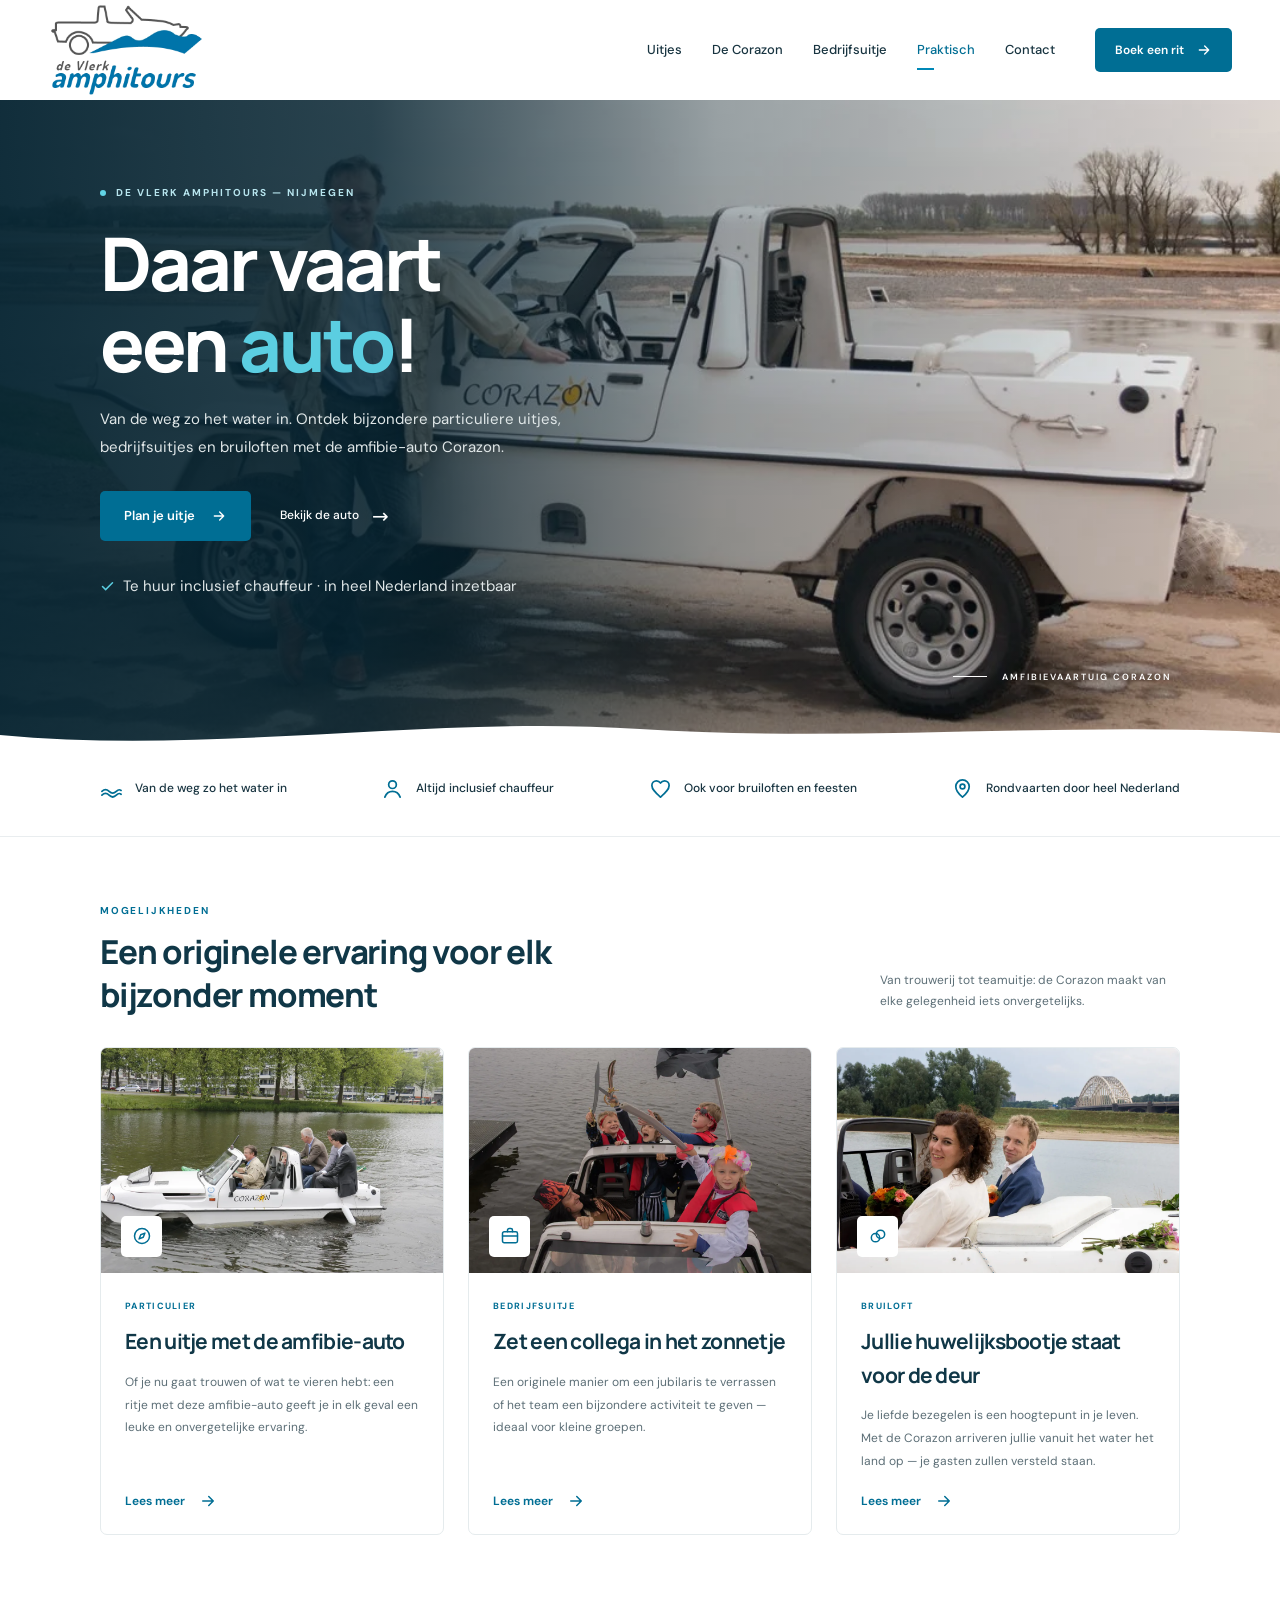
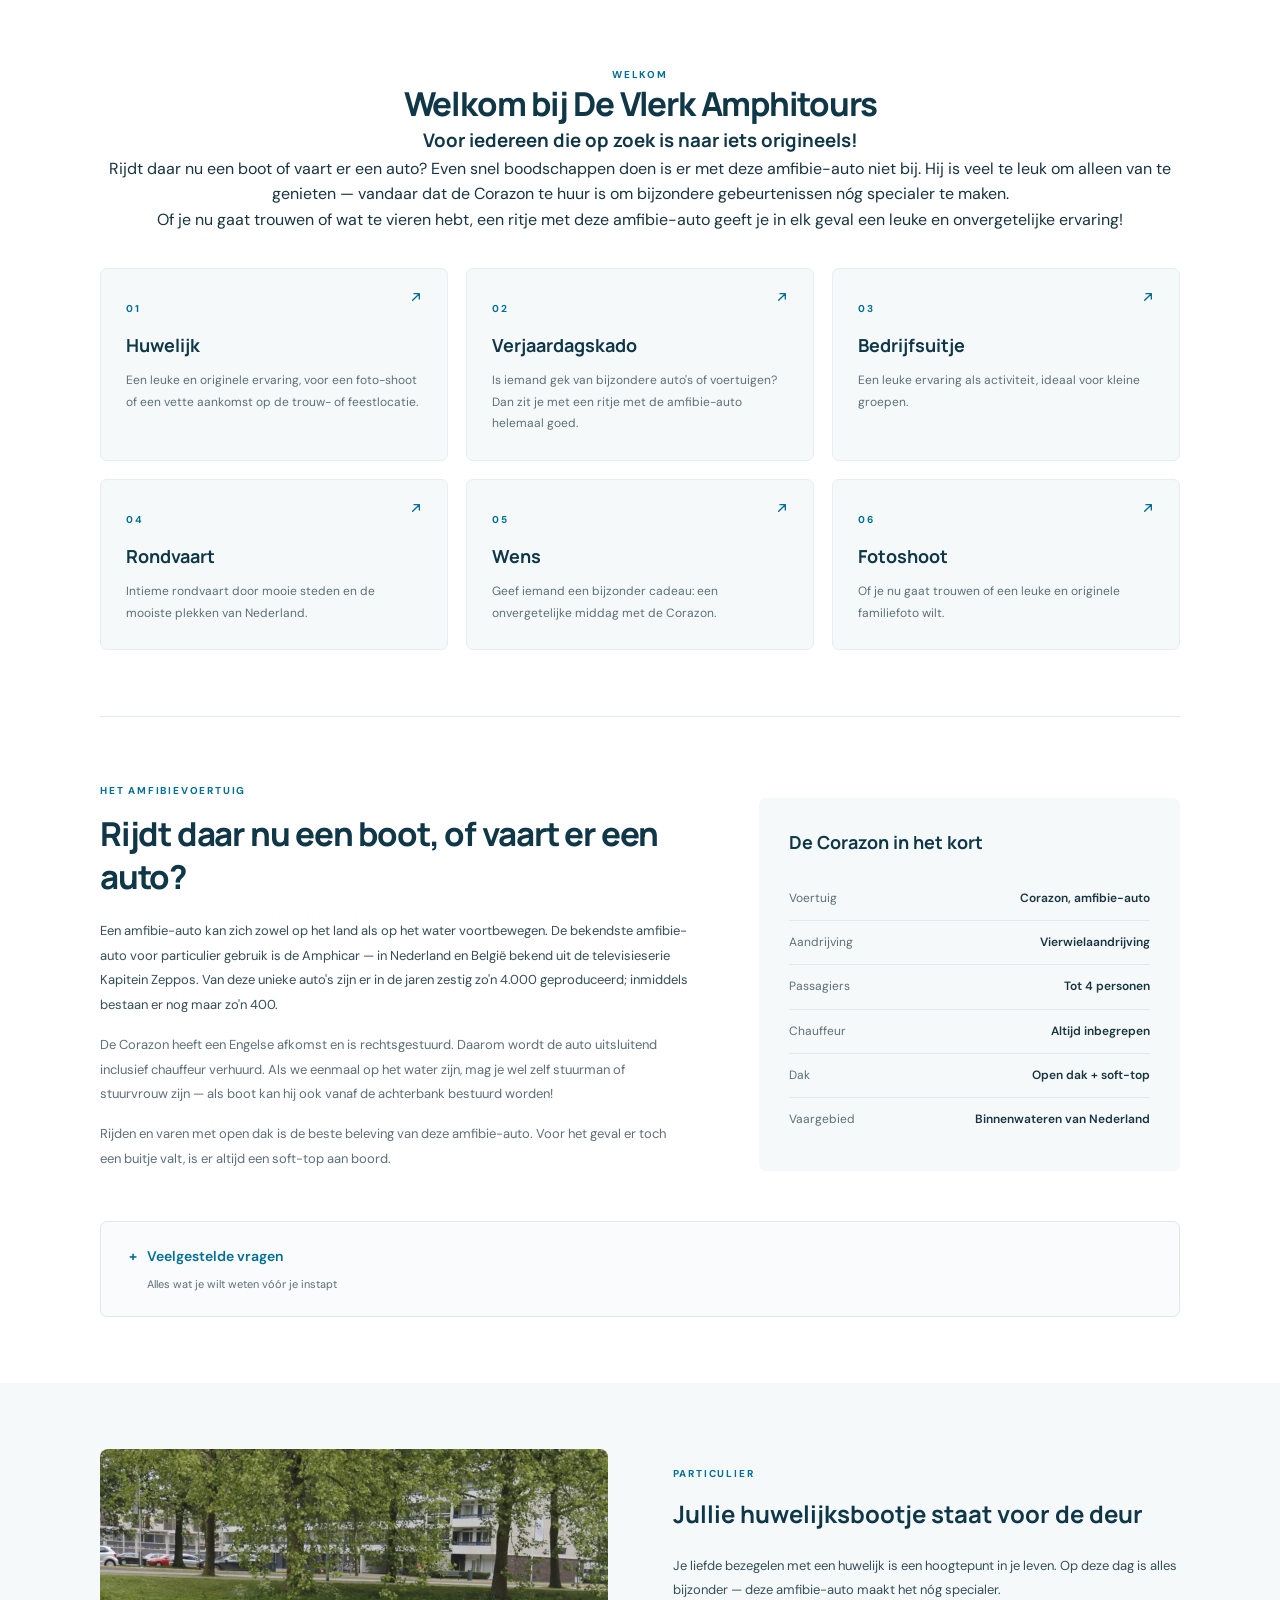
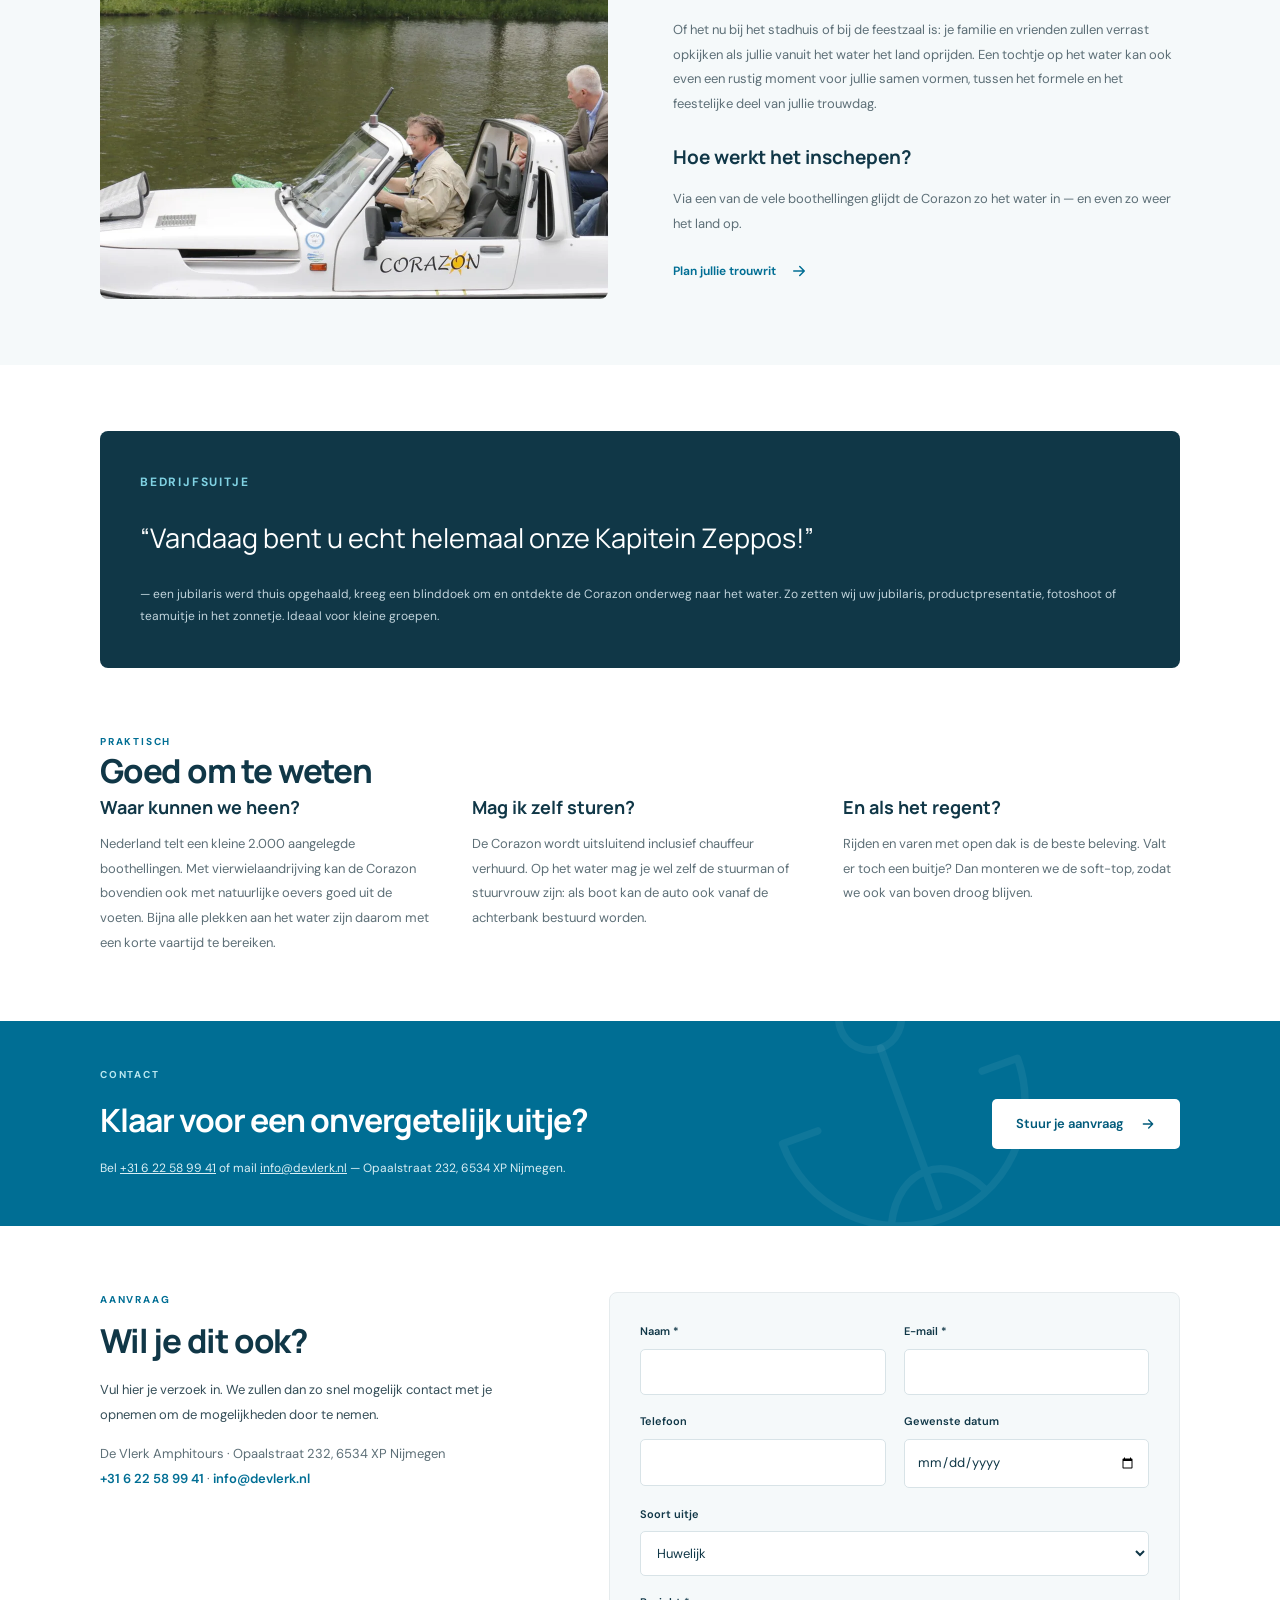
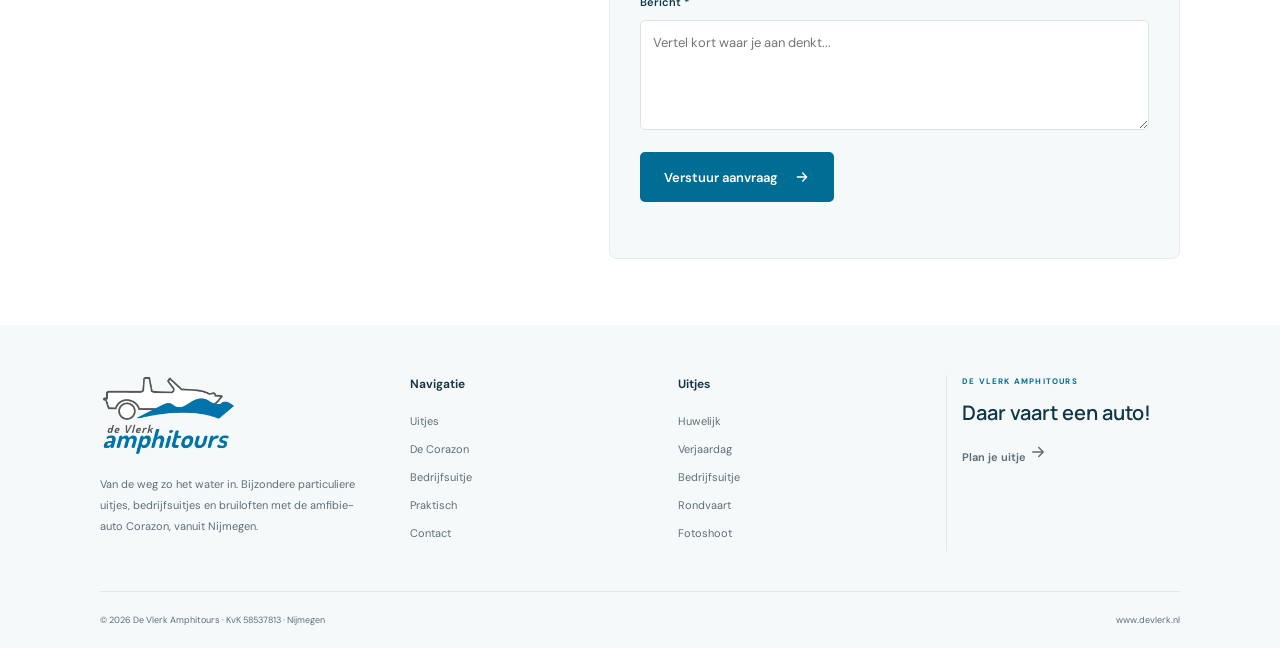
==== index.html @ 7be07330 "De Vlerk Amphitours — statische site (semantic HTML5, één CSS-bestand, self-hosted woff2/WebP)" ====
<!doctype html>
<html lang="nl">
<head>
  <meta charset="UTF-8" />
  <meta name="viewport" content="width=device-width, initial-scale=1.0" />
  <title>De Vlerk Amphitours — Daar vaart een auto!</title>
  <meta name="description" content="Van de weg zo het water in. Ontdek bijzondere particuliere uitjes, bedrijfsuitjes en bruiloften met De Vlerk Amphitours." />
  <meta name="robots" content="index, follow" />
  <link rel="canonical" href="https://bbssolutions-hosting-freemiumapps.github.io/amfibietest/" />

  <meta property="og:type" content="website" />
  <meta property="og:site_name" content="De Vlerk Amphitours" />
  <meta property="og:locale" content="nl_NL" />
  <meta property="og:url" content="https://bbssolutions-hosting-freemiumapps.github.io/amfibietest/" />
  <meta property="og:title" content="De Vlerk Amphitours — Daar vaart een auto!" />
  <meta property="og:description" content="Van de weg zo het water in. Ontdek bijzondere particuliere uitjes, bedrijfsuitjes en bruiloften met De Vlerk Amphitours." />
  <meta property="og:image" content="https://bbssolutions-hosting-freemiumapps.github.io/amfibietest/assets/img/hero.webp" />
  <meta name="twitter:card" content="summary_large_image" />
  <meta name="twitter:title" content="De Vlerk Amphitours — Daar vaart een auto!" />
  <meta name="twitter:description" content="Van de weg zo het water in. Ontdek bijzondere particuliere uitjes, bedrijfsuitjes en bruiloften met De Vlerk Amphitours." />
  <meta name="twitter:image" content="https://bbssolutions-hosting-freemiumapps.github.io/amfibietest/assets/img/hero.webp" />
  <meta name="theme-color" content="#103747" />

  <link rel="icon" type="image/svg+xml" href="favicon.svg" />
  <link rel="icon" type="image/x-icon" href="favicon.ico" sizes="any" />
  <link rel="apple-touch-icon" sizes="180x180" href="apple-touch-icon.png" />

  <link rel="preload" href="assets/fonts/manrope-latin.woff2" as="font" type="font/woff2" crossorigin />
  <link rel="preload" href="assets/fonts/dm-sans-latin.woff2" as="font" type="font/woff2" crossorigin />
  <link rel="preload" href="assets/img/hero.webp" as="image" fetchpriority="high" />
  <link rel="stylesheet" href="css/style.css" />

  <script type="application/ld+json">
  {
    "@context": "https://schema.org",
    "@type": "LocalBusiness",
    "name": "De Vlerk Amphitours",
    "description": "Van de weg zo het water in. Bijzondere particuliere uitjes, bedrijfsuitjes en bruiloften met de amfibie-auto Corazon.",
    "url": "https://bbssolutions-hosting-freemiumapps.github.io/amfibietest/",
    "telephone": "+31622589941",
    "email": "info@devlerk.nl",
    "address": {
      "@type": "PostalAddress",
      "streetAddress": "Opaalstraat 232",
      "postalCode": "6534 XP",
      "addressLocality": "Nijmegen",
      "addressCountry": "NL"
    },
    "image": "https://bbssolutions-hosting-freemiumapps.github.io/amfibietest/assets/img/hero.webp",
    "priceRange": "€€",
    "areaServed": "NL"
  }
  </script>
</head>
<body id="top">
  <a class="skip-link" href="#inhoud">Direct naar inhoud</a>

  <header class="site-header" id="site-header">
    <div class="header-inner">
      <a class="logo" href="#top" aria-label="De Vlerk Amphitours — naar boven">
        <img src="assets/img/logo.webp" width="486" height="292" alt="De Vlerk Amphitours" fetchpriority="high" />
      </a>
      <nav class="nav" id="nav" aria-label="Hoofdmenu">
        <a href="#uitjes">Uitjes</a>
        <a href="#corazon">De Corazon</a>
        <a href="#bedrijfsuitje">Bedrijfsuitje</a>
        <a href="#praktisch">Praktisch</a>
        <a href="#contact">Contact</a>
      </nav>
      <a class="btn header-cta" href="#aanvraag">
        <span>Boek een rit</span>
        <svg viewBox="0 0 24 24" fill="none" stroke="currentColor" stroke-width="2" stroke-linecap="round" stroke-linejoin="round" aria-hidden="true"><path d="M5 12h14M13 6l6 6-6 6"/></svg>
      </a>
      <button class="menu-button" id="menu-button" aria-expanded="false" aria-controls="nav" aria-label="Menu openen">
        <svg viewBox="0 0 24 24" fill="none" stroke="currentColor" stroke-width="2" stroke-linecap="round" aria-hidden="true"><path d="M4 7h16M4 12h16M4 17h16"/></svg>
      </button>
    </div>
  </header>
  <div class="header-spacer" aria-hidden="true"></div>

  <main id="inhoud">
    <!-- Hero -->
    <section class="hero" aria-label="Introductie">
      <img class="hero__photo" src="assets/img/hero.webp" width="1280" height="547" alt="De amfibie-auto Corazon van De Vlerk Amphitours vaart langs de waterkant, met een chauffeur aan het stuur" fetchpriority="high" />
      <div class="hero__shade" aria-hidden="true"></div>
      <div class="container hero__inner">
        <div class="hero__content">
          <span class="hero__eyebrow"><span aria-hidden="true"></span>De Vlerk Amphitours — Nijmegen</span>
          <h1>Daar vaart<br />een <em>auto</em>!</h1>
          <p>Van de weg zo het water in. Ontdek bijzondere particuliere uitjes, bedrijfsuitjes en bruiloften met de amfibie-auto Corazon.</p>
          <div class="hero__actions">
            <a class="btn" href="#aanvraag">Plan je uitje
              <svg viewBox="0 0 24 24" fill="none" stroke="currentColor" stroke-width="2" stroke-linecap="round" stroke-linejoin="round" aria-hidden="true"><path d="M5 12h14M13 6l6 6-6 6"/></svg>
            </a>
            <a class="hero__link" href="#corazon">Bekijk de auto <span aria-hidden="true">&rarr;</span></a>
          </div>
          <p class="hero__note">
            <svg viewBox="0 0 24 24" fill="none" stroke="currentColor" stroke-width="2.4" stroke-linecap="round" stroke-linejoin="round" aria-hidden="true"><path d="M20 6L9 17l-5-5"/></svg>
            Te huur inclusief chauffeur &middot; in heel Nederland inzetbaar
          </p>
        </div>
        <p class="hero__caption"><span class="hero__caption-line" aria-hidden="true"></span>Amfibievaartuig Corazon</p>
      </div>
      <svg class="hero__wave" viewBox="0 0 1440 40" preserveAspectRatio="none" aria-hidden="true">
        <path d="M0,24 C240,44 480,4 720,18 C960,32 1200,10 1440,22 L1440,40 L0,40 Z" fill="#ffffff"/>
      </svg>
    </section>

    <!-- Benefits -->
    <section class="benefits" aria-label="Voordelen">
      <div class="container">
        <ul class="benefits__list">
          <li class="benefits__item">
            <svg viewBox="0 0 24 24" fill="none" stroke="currentColor" stroke-width="1.8" stroke-linecap="round" aria-hidden="true"><path d="M2 15c2.5-2.5 5-2.5 7.5 0s5 2.5 7.5 0 3.5-2 5-1"/><path d="M2 19c2.5-2.5 5-2.5 7.5 0s5 2.5 7.5 0 3.5-2 5-1"/></svg>
            Van de weg zo het water in
          </li>
          <li class="benefits__item">
            <svg viewBox="0 0 24 24" fill="none" stroke="currentColor" stroke-width="1.8" stroke-linecap="round" stroke-linejoin="round" aria-hidden="true"><circle cx="12" cy="8" r="4"/><path d="M4 21c1.5-4 5-6 8-6s6.5 2 8 6"/></svg>
            Altijd inclusief chauffeur
          </li>
          <li class="benefits__item">
            <svg viewBox="0 0 24 24" fill="none" stroke="currentColor" stroke-width="1.8" stroke-linecap="round" stroke-linejoin="round" aria-hidden="true"><path d="M12 21C7 16.5 3 13 3 8.8 3 6 5.2 4 7.8 4c1.7 0 3.2.9 4.2 2.3C13 4.9 14.5 4 16.2 4 18.8 4 21 6 21 8.8c0 4.2-4 7.7-9 12.2z"/></svg>
            Ook voor bruiloften en feesten
          </li>
          <li class="benefits__item">
            <svg viewBox="0 0 24 24" fill="none" stroke="currentColor" stroke-width="1.8" stroke-linecap="round" stroke-linejoin="round" aria-hidden="true"><path d="M12 21s-7-5.5-7-11a7 7 0 0 1 14 0c0 5.5-7 11-7 11z"/><circle cx="12" cy="10" r="2.5"/></svg>
            Rondvaarten door heel Nederland
          </li>
        </ul>
      </div>
    </section>

    <!-- Uitjes / cards -->
    <section class="section" id="uitjes" aria-labelledby="uitjes-titel">
      <div class="container">
        <div class="section-heading" data-reveal>
          <div>
            <span class="eyebrow">Mogelijkheden</span>
            <h2 id="uitjes-titel">Een originele ervaring voor elk bijzonder moment</h2>
          </div>
          <p>Van trouwerij tot teamuitje: de Corazon maakt van elke gelegenheid iets onvergetelijks.</p>
        </div>
        <div class="cards">
          <article class="card" data-reveal>
            <button class="card__image" type="button" data-modal="particulier" aria-label="Meer over een particulier uitje met de amfibie-auto">
              <img src="assets/img/card-particulier.webp" width="1200" height="800" alt="Vier personen varen relaxt met de amfibie-auto Corazon over het water" loading="lazy" />
              <span class="card__icon" aria-hidden="true">
                <svg viewBox="0 0 24 24" fill="none" stroke="currentColor" stroke-width="1.8" stroke-linecap="round" stroke-linejoin="round"><circle cx="12" cy="12" r="9"/><path d="M15.5 8.5l-2 5-5 2 2-5z"/></svg>
              </span>
            </button>
            <div class="card__body">
              <span class="eyebrow">Particulier</span>
              <h3>Een uitje met de amfibie-auto</h3>
              <p>Of je nu gaat trouwen of wat te vieren hebt: een ritje met deze amfibie-auto geeft je in elk geval een leuke en onvergetelijke ervaring.</p>
              <button class="text-button" type="button" data-modal="particulier">Lees meer
                <svg viewBox="0 0 24 24" fill="none" stroke="currentColor" stroke-width="2" stroke-linecap="round" stroke-linejoin="round" aria-hidden="true"><path d="M5 12h14M13 6l6 6-6 6"/></svg>
              </button>
            </div>
          </article>
          <article class="card" data-reveal>
            <button class="card__image" type="button" data-modal="bedrijfsuitje" aria-label="Meer over een bedrijfsuitje met de amfibie-auto">
              <img src="assets/img/card-bedrijfsuitje.webp" width="1200" height="800" alt="Een enthousiaste groep in piratenkostuums aan boord van de amfibie-auto op het water" loading="lazy" />
              <span class="card__icon" aria-hidden="true">
                <svg viewBox="0 0 24 24" fill="none" stroke="currentColor" stroke-width="1.8" stroke-linecap="round" stroke-linejoin="round"><rect x="3" y="7" width="18" height="13" rx="2"/><path d="M9 7V5a2 2 0 0 1 2-2h2a2 2 0 0 1 2 2v2M3 12h18"/></svg>
              </span>
            </button>
            <div class="card__body">
              <span class="eyebrow">Bedrijfsuitje</span>
              <h3>Zet een collega in het zonnetje</h3>
              <p>Een originele manier om een jubilaris te verrassen of het team een bijzondere activiteit te geven — ideaal voor kleine groepen.</p>
              <button class="text-button" type="button" data-modal="bedrijfsuitje">Lees meer
                <svg viewBox="0 0 24 24" fill="none" stroke="currentColor" stroke-width="2" stroke-linecap="round" stroke-linejoin="round" aria-hidden="true"><path d="M5 12h14M13 6l6 6-6 6"/></svg>
              </button>
            </div>
          </article>
          <article class="card" data-reveal>
            <button class="card__image" type="button" data-modal="bruiloft" aria-label="Meer over trouwen met de amfibie-auto">
              <img src="assets/img/card-bruiloft.webp" width="1200" height="800" alt="Een bruidspaar in de amfibie-auto Corazon, varend onder een brug door" loading="lazy" />
              <span class="card__icon" aria-hidden="true">
                <svg viewBox="0 0 24 24" fill="none" stroke="currentColor" stroke-width="1.8" stroke-linecap="round" stroke-linejoin="round"><circle cx="9" cy="14" r="5"/><circle cx="15" cy="10" r="5"/></svg>
              </span>
            </button>
            <div class="card__body">
              <span class="eyebrow">Bruiloft</span>
              <h3>Jullie huwelijksbootje staat voor de deur</h3>
              <p>Je liefde bezegelen is een hoogtepunt in je leven. Met de Corazon arriveren jullie vanuit het water het land op — je gasten zullen versteld staan.</p>
              <button class="text-button" type="button" data-modal="bruiloft">Lees meer
                <svg viewBox="0 0 24 24" fill="none" stroke="currentColor" stroke-width="2" stroke-linecap="round" stroke-linejoin="round" aria-hidden="true"><path d="M5 12h14M13 6l6 6-6 6"/></svg>
              </button>
            </div>
          </article>
        </div>
      </div>
    </section>

    <!-- Welkom / gelegenheden -->
    <section class="section welcome" id="welkom" aria-labelledby="welkom-titel">
      <div class="container">
        <div data-reveal>
          <span class="eyebrow">Welkom</span>
          <h2 id="welkom-titel">Welkom bij De Vlerk Amphitours</h2>
          <h3>Voor iedereen die op zoek is naar iets origineels!</h3>
          <p>Rijdt daar nu een boot of vaart er een auto? Even snel boodschappen doen is er met deze amfibie-auto niet bij. Hij is veel te leuk om alleen van te genieten — vandaar dat de Corazon te huur is om bijzondere gebeurtenissen n&oacute;g specialer te maken.</p>
          <p>Of je nu gaat trouwen of wat te vieren hebt, een ritje met deze amfibie-auto geeft je in elk geval een leuke en onvergetelijke ervaring!</p>
        </div>
        <div class="occasion-grid">
          <article class="occasion" data-reveal>
            <span class="occasion__number">01</span>
            <span class="occasion__arrow" aria-hidden="true"><svg viewBox="0 0 24 24" fill="none" stroke="currentColor" stroke-width="2" stroke-linecap="round" stroke-linejoin="round"><path d="M7 17L17 7M9 7h8v8"/></svg></span>
            <h3>Huwelijk</h3>
            <p>Een leuke en originele ervaring, voor een foto-shoot of een vette aankomst op de trouw- of feestlocatie.</p>
          </article>
          <article class="occasion" data-reveal>
            <span class="occasion__number">02</span>
            <span class="occasion__arrow" aria-hidden="true"><svg viewBox="0 0 24 24" fill="none" stroke="currentColor" stroke-width="2" stroke-linecap="round" stroke-linejoin="round"><path d="M7 17L17 7M9 7h8v8"/></svg></span>
            <h3>Verjaardagskado</h3>
            <p>Is iemand gek van bijzondere auto's of voertuigen? Dan zit je met een ritje met de amfibie-auto helemaal goed.</p>
          </article>
          <article class="occasion" data-reveal>
            <span class="occasion__number">03</span>
            <span class="occasion__arrow" aria-hidden="true"><svg viewBox="0 0 24 24" fill="none" stroke="currentColor" stroke-width="2" stroke-linecap="round" stroke-linejoin="round"><path d="M7 17L17 7M9 7h8v8"/></svg></span>
            <h3>Bedrijfsuitje</h3>
            <p>Een leuke ervaring als activiteit, ideaal voor kleine groepen.</p>
          </article>
          <article class="occasion" data-reveal>
            <span class="occasion__number">04</span>
            <span class="occasion__arrow" aria-hidden="true"><svg viewBox="0 0 24 24" fill="none" stroke="currentColor" stroke-width="2" stroke-linecap="round" stroke-linejoin="round"><path d="M7 17L17 7M9 7h8v8"/></svg></span>
            <h3>Rondvaart</h3>
            <p>Intieme rondvaart door mooie steden en de mooiste plekken van Nederland.</p>
          </article>
          <article class="occasion" data-reveal>
            <span class="occasion__number">05</span>
            <span class="occasion__arrow" aria-hidden="true"><svg viewBox="0 0 24 24" fill="none" stroke="currentColor" stroke-width="2" stroke-linecap="round" stroke-linejoin="round"><path d="M7 17L17 7M9 7h8v8"/></svg></span>
            <h3>Wens</h3>
            <p>Geef iemand een bijzonder cadeau: een onvergetelijke middag met de Corazon.</p>
          </article>
          <article class="occasion" data-reveal>
            <span class="occasion__number">06</span>
            <span class="occasion__arrow" aria-hidden="true"><svg viewBox="0 0 24 24" fill="none" stroke="currentColor" stroke-width="2" stroke-linecap="round" stroke-linejoin="round"><path d="M7 17L17 7M9 7h8v8"/></svg></span>
            <h3>Fotoshoot</h3>
            <p>Of je nu gaat trouwen of een leuke en originele familiefoto wilt.</p>
          </article>
        </div>
      </div>
    </section>

    <!-- De Corazon / verhaal -->
    <section class="section section--flush" id="corazon" aria-labelledby="corazon-titel">
      <div class="container">
        <div class="story-section">
          <div data-reveal>
            <span class="eyebrow">Het amfibievoertuig</span>
            <h2 id="corazon-titel">Rijdt daar nu een boot, of vaart er een auto?</h2>
            <p>Een amfibie-auto kan zich zowel op het land als op het water voortbewegen. De bekendste amfibie-auto voor particulier gebruik is de Amphicar — in Nederland en Belgi&euml; bekend uit de televisieserie Kapitein Zeppos. Van deze unieke auto's zijn er in de jaren zestig zo'n 4.000 geproduceerd; inmiddels bestaan er nog maar zo'n 400.</p>
            <p>De Corazon heeft een Engelse afkomst en is rechtsgestuurd. Daarom wordt de auto uitsluitend inclusief chauffeur verhuurd. Als we eenmaal op het water zijn, mag je wel zelf stuurman of stuurvrouw zijn — als boot kan hij ook vanaf de achterbank bestuurd worden!</p>
            <p>Rijden en varen met open dak is de beste beleving van deze amfibie-auto. Voor het geval er toch een buitje valt, is er altijd een soft-top aan boord.</p>
          </div>
          <aside class="vehicle-facts" data-reveal aria-label="Feiten over de Corazon">
            <h3>De Corazon in het kort</h3>
            <dl>
              <div><dt>Voertuig</dt><dd>Corazon, amfibie-auto</dd></div>
              <div><dt>Aandrijving</dt><dd>Vierwielaandrijving</dd></div>
              <div><dt>Passagiers</dt><dd>Tot 4 personen</dd></div>
              <div><dt>Chauffeur</dt><dd>Altijd inbegrepen</dd></div>
              <div><dt>Dak</dt><dd>Open dak + soft-top</dd></div>
              <div><dt>Vaargebied</dt><dd>Binnenwateren van Nederland</dd></div>
            </dl>
          </aside>
          <details class="wide-detail" data-reveal>
            <summary>Veelgestelde vragen<span>Alles wat je wilt weten v&oacute;&oacute;r je instapt</span></summary>
            <div>
              <h3>Kan ik zelf rijden?</h3>
              <p>De Corazon wordt uitsluitend inclusief chauffeur verhuurd: een amfibie-auto is een vernuftig stuk techniek met veel knoppen en hendels. Op het water mag je wel zelf de stuurman of stuurvrouw zijn.</p>
              <h3>Waar kunnen we naartoe?</h3>
              <p>Nederland is een waterrijk land met een kleine 2.000 aangelegde boothellingen. Door de vierwielaandrijving kan de Corazon bovendien ook met natuurlijke oevers goed uit de voeten. Bijna alle plekken aan het water zijn daardoor met een korte vaartijd te bereiken.</p>
              <h3>Wat kost een rit?</h3>
              <p>[Prijs in overleg — neem contact op via het aanvraagformulier of bel +31 6 22 58 99 41.]</p>
            </div>
          </details>
        </div>
      </div>
    </section>

    <!-- Editorial band: particulier / huwelijk -->
    <section class="editorial-band" aria-labelledby="huwelijk-titel">
      <div class="container">
        <div class="editorial">
          <img class="editorial__image" src="assets/img/editorial.webp" width="1200" height="900" alt="De amfibie-auto Corazon vaart over rustig water langs een bewoonde oever" loading="lazy" data-reveal />
          <div data-reveal>
            <span class="eyebrow">Particulier</span>
            <h2 id="huwelijk-titel">Jullie huwelijksbootje staat voor de deur</h2>
            <p>Je liefde bezegelen met een huwelijk is een hoogtepunt in je leven. Op deze dag is alles bijzonder — deze amfibie-auto maakt het n&oacute;g specialer.</p>
            <p>Of het nu bij het stadhuis of bij de feestzaal is: je familie en vrienden zullen verrast opkijken als jullie vanuit het water het land oprijden. Een tochtje op het water kan ook even een rustig moment voor jullie samen vormen, tussen het formele en het feestelijke deel van jullie trouwdag.</p>
            <h3>Hoe werkt het inschepen?</h3>
            <p>Via een van de vele boothellingen glijdt de Corazon zo het water in — en even zo weer het land op.</p>
            <a class="text-button" href="#aanvraag">Plan jullie trouwrit
              <svg viewBox="0 0 24 24" fill="none" stroke="currentColor" stroke-width="2" stroke-linecap="round" stroke-linejoin="round" aria-hidden="true"><path d="M5 12h14M13 6l6 6-6 6"/></svg>
            </a>
          </div>
        </div>
      </div>
    </section>

    <!-- Bedrijfsuitje quote -->
    <section class="section corporate" id="bedrijfsuitje" aria-label="Bedrijfsuitje">
      <div class="container">
        <blockquote data-reveal>
          <span class="eyebrow">Bedrijfsuitje</span>
          <p>&ldquo;Vandaag bent u echt helemaal onze Kapitein Zeppos!&rdquo;</p>
          <span>— een jubilaris werd thuis opgehaald, kreeg een blinddoek om en ontdekte de Corazon onderweg naar het water. Zo zetten wij uw jubilaris, productpresentatie, fotoshoot of teamuitje in het zonnetje. Ideaal voor kleine groepen.</span>
        </blockquote>
      </div>
    </section>

    <!-- Praktisch -->
    <section class="section section--flush practical" id="praktisch" aria-labelledby="praktisch-titel">
      <div class="container">
        <span class="eyebrow">Praktisch</span>
        <h2 id="praktisch-titel">Goed om te weten</h2>
        <div class="practical-grid">
          <div data-reveal>
            <h3>Waar kunnen we heen?</h3>
            <p>Nederland telt een kleine 2.000 aangelegde boothellingen. Met vierwielaandrijving kan de Corazon bovendien ook met natuurlijke oevers goed uit de voeten. Bijna alle plekken aan het water zijn daarom met een korte vaartijd te bereiken.</p>
          </div>
          <div data-reveal>
            <h3>Mag ik zelf sturen?</h3>
            <p>De Corazon wordt uitsluitend inclusief chauffeur verhuurd. Op het water mag je wel zelf de stuurman of stuurvrouw zijn: als boot kan de auto ook vanaf de achterbank bestuurd worden.</p>
          </div>
          <div data-reveal>
            <h3>En als het regent?</h3>
            <p>Rijden en varen met open dak is de beste beleving. Valt er toch een buitje? Dan monteren we de soft-top, zodat we ook van boven droog blijven.</p>
          </div>
        </div>
      </div>
    </section>

    <!-- Contact banner -->
    <section class="contact-banner" id="contact" aria-labelledby="contact-titel">
      <svg class="banner-decoration" viewBox="0 0 24 24" fill="none" stroke="currentColor" stroke-width="0.6" stroke-linecap="round" stroke-linejoin="round" aria-hidden="true"><circle cx="12" cy="5" r="2.5"/><path d="M12 7.5V21M5 12H2a10 10 0 0 0 20 0h-3M8 21c1-2 2.5-3 4-3s3 1 4 3"/></svg>
      <div class="container contact-banner__inner">
        <div data-reveal>
          <span class="eyebrow">Contact</span>
          <h2 id="contact-titel">Klaar voor een onvergetelijk uitje?</h2>
          <p>Bel <a href="tel:+31622589941">+31 6 22 58 99 41</a> of mail <a href="mailto:info@devlerk.nl">info@devlerk.nl</a> — Opaalstraat 232, 6534 XP Nijmegen.</p>
        </div>
        <a class="btn btn--white" href="#aanvraag" data-reveal>Stuur je aanvraag
          <svg viewBox="0 0 24 24" fill="none" stroke="currentColor" stroke-width="2" stroke-linecap="round" stroke-linejoin="round" aria-hidden="true"><path d="M5 12h14M13 6l6 6-6 6"/></svg>
        </a>
      </div>
    </section>

    <!-- Aanvraagformulier -->
    <section class="section" id="aanvraag" aria-labelledby="aanvraag-titel">
      <div class="container">
        <div class="request-section">
          <div class="request-intro" data-reveal>
            <span class="eyebrow">Aanvraag</span>
            <h2 id="aanvraag-titel">Wil je dit ook?</h2>
            <p>Vul hier je verzoek in. We zullen dan zo snel mogelijk contact met je opnemen om de mogelijkheden door te nemen.</p>
            <p class="request-contact">
              De Vlerk Amphitours &middot; Opaalstraat 232, 6534 XP Nijmegen<br />
              <a href="tel:+31622589941">+31 6 22 58 99 41</a> &middot; <a href="mailto:info@devlerk.nl">info@devlerk.nl</a>
            </p>
          </div>
          <form class="request-form" id="aanvraag-form" data-reveal novalidate>
            <div class="form-grid">
              <div class="form-field">
                <label for="f-naam">Naam *</label>
                <input id="f-naam" name="naam" type="text" autocomplete="name" required />
              </div>
              <div class="form-field">
                <label for="f-email">E-mail *</label>
                <input id="f-email" name="email" type="email" autocomplete="email" required />
              </div>
              <div class="form-field">
                <label for="f-tel">Telefoon</label>
                <input id="f-tel" name="telefoon" type="tel" autocomplete="tel" />
              </div>
              <div class="form-field">
                <label for="f-datum">Gewenste datum</label>
                <input id="f-datum" name="datum" type="date" />
              </div>
              <div class="form-field form-field--full">
                <label for="f-soort">Soort uitje</label>
                <select id="f-soort" name="soort">
                  <option>Huwelijk</option>
                  <option>Verjaardag</option>
                  <option>Bedrijfsuitje</option>
                  <option>Rondvaart</option>
                  <option>Fotoshoot</option>
                  <option>Een bijzondere wens</option>
                  <option>Anders</option>
                </select>
              </div>
              <div class="form-field form-field--full">
                <label for="f-bericht">Bericht *</label>
                <textarea id="f-bericht" name="bericht" required placeholder="Vertel kort waar je aan denkt..."></textarea>
              </div>
            </div>
            <button class="btn" type="submit">Verstuur aanvraag
              <svg viewBox="0 0 24 24" fill="none" stroke="currentColor" stroke-width="2" stroke-linecap="round" stroke-linejoin="round" aria-hidden="true"><path d="M5 12h14M13 6l6 6-6 6"/></svg>
            </button>
            <p class="form-status" id="form-status" role="status" aria-live="polite"></p>
            <noscript><p class="form-noscript">Zonder JavaScript kun je je aanvraag mailen naar info@devlerk.nl.</p></noscript>
          </form>
        </div>
      </div>
    </section>
  </main>

  <footer class="site-footer">
    <div class="container">
      <div class="footer-grid">
        <div class="footer-brand">
          <a class="logo" href="#top" aria-label="De Vlerk Amphitours — naar boven">
            <img src="assets/img/logo.webp" width="486" height="292" alt="De Vlerk Amphitours" loading="lazy" />
          </a>
          <p>Van de weg zo het water in. Bijzondere particuliere uitjes, bedrijfsuitjes en bruiloften met de amfibie-auto Corazon, vanuit Nijmegen.</p>
        </div>
        <nav class="footer-col" aria-label="Navigatie">
          <h4>Navigatie</h4>
          <a href="#uitjes">Uitjes</a>
          <a href="#corazon">De Corazon</a>
          <a href="#bedrijfsuitje">Bedrijfsuitje</a>
          <a href="#praktisch">Praktisch</a>
          <a href="#contact">Contact</a>
        </nav>
        <div class="footer-col">
          <h4>Uitjes</h4>
          <a href="#welkom">Huwelijk</a>
          <a href="#welkom">Verjaardag</a>
          <a href="#welkom">Bedrijfsuitje</a>
          <a href="#welkom">Rondvaart</a>
          <a href="#welkom">Fotoshoot</a>
        </div>
        <div class="footer-col footer-end">
          <span class="eyebrow">De Vlerk Amphitours</span>
          <p>Daar vaart een auto!</p>
          <a class="text-button" href="#aanvraag">Plan je uitje
            <svg viewBox="0 0 24 24" fill="none" stroke="currentColor" stroke-width="2" stroke-linecap="round" stroke-linejoin="round" aria-hidden="true"><path d="M5 12h14M13 6l6 6-6 6"/></svg>
          </a>
        </div>
      </div>
      <div class="footer-bottom">
        <span>&copy; <span id="jaar">2025</span> De Vlerk Amphitours &middot; KvK 58537813 &middot; Nijmegen</span>
        <a href="https://www.devlerk.nl" rel="noopener">www.devlerk.nl</a>
      </div>
    </div>
  </footer>

  <!-- Modal -->
  <div class="modal-backdrop" id="modal-backdrop" hidden>
    <div class="modal" role="dialog" aria-modal="true" aria-labelledby="modal-title">
      <button class="modal-close" id="modal-close" type="button" aria-label="Sluiten">
        <svg viewBox="0 0 24 24" fill="none" stroke="currentColor" stroke-width="2.4" stroke-linecap="round" aria-hidden="true"><path d="M6 6l12 12M18 6L6 18"/></svg>
      </button>
      <img id="modal-img" src="assets/img/card-particulier.webp" width="1200" height="800" alt="" loading="lazy" />
      <div class="modal-body">
        <span class="eyebrow" id="modal-eyebrow">Particulier</span>
        <h2 id="modal-title"></h2>
        <div id="modal-text"></div>
        <a class="btn" href="#aanvraag" id="modal-cta">Plan dit uitje
          <svg viewBox="0 0 24 24" fill="none" stroke="currentColor" stroke-width="2" stroke-linecap="round" stroke-linejoin="round" aria-hidden="true"><path d="M5 12h14M13 6l6 6-6 6"/></svg>
        </a>
      </div>
    </div>
  </div>

  <script src="js/main.js" defer></script>
</body>
</html>
---- css/style.css ----
/* ============================================================
   De Vlerk Amphitours — design tokens & components
   ============================================================ */
@font-face {
  font-family: 'DM Sans';
  font-style: normal;
  font-weight: 100 1000;
  font-display: swap;
  src: url('../assets/fonts/dm-sans-latin.woff2') format('woff2');
  unicode-range: U+0000-00FF, U+0131, U+0152-0153, U+02BB-02BC, U+02C6, U+02DA, U+02DC, U+0304, U+0308, U+0329, U+2000-206F, U+20AC, U+2122, U+2191, U+2193, U+2212, U+2215, U+FEFF, U+FFFD;
}
@font-face {
  font-family: 'DM Sans';
  font-style: normal;
  font-weight: 100 1000;
  font-display: swap;
  src: url('../assets/fonts/dm-sans-latin-ext.woff2') format('woff2');
  unicode-range: U+0100-02BA, U+02BD-02C5, U+02C7-02CC, U+02CE-02D7, U+02DD-02FF, U+0304, U+0308, U+0329, U+1D00-1DBF, U+1E00-1E9F, U+1EF2-1EFF, U+2020, U+20A0-20AB, U+20AD-20C0, U+2113, U+2C60-2C7F, U+A720-A7FF;
}
@font-face {
  font-family: 'Manrope';
  font-style: normal;
  font-weight: 200 800;
  font-display: swap;
  src: url('../assets/fonts/manrope-latin.woff2') format('woff2');
  unicode-range: U+0000-00FF, U+0131, U+0152-0153, U+02BB-02BC, U+02C6, U+02DA, U+02DC, U+0304, U+0308, U+0329, U+2000-206F, U+20AC, U+2122, U+2191, U+2193, U+2212, U+2215, U+FEFF, U+FFFD;
}
@font-face {
  font-family: 'Manrope';
  font-style: normal;
  font-weight: 200 800;
  font-display: swap;
  src: url('../assets/fonts/manrope-latin-ext.woff2') format('woff2');
  unicode-range: U+0100-02BA, U+02BD-02C5, U+02C7-02CC, U+02CE-02D7, U+02DD-02FF, U+0304, U+0308, U+0329, U+1D00-1DBF, U+1E00-1E9F, U+1EF2-1EFF, U+2020, U+20A0-20AB, U+20AD-20C0, U+2113, U+2C60-2C7F, U+A720-A7FF;
}

:root {
  --blue: #0088b7;
  --blue-deep: #006e94;
  --blue-deep-dark: #005a7a;
  --cyan: #5bcee1;
  --cyan-soft: #b8e6ef;
  --navy: #103747;
  --navy-deep: #062533;
  --ink: #183440;
  --muted: #5d6f77;
  --line: #e5ebed;
  --bg: #ffffff;
  --bg-soft: #f5f9fa;
  --bg-softer: #f9fbfc;
  --focus: #36bdde;
  --font-body: 'DM Sans', system-ui, -apple-system, 'Segoe UI', sans-serif;
  --font-display: 'Manrope', 'DM Sans', system-ui, sans-serif;
  --radius: 7px;
  --radius-lg: 12px;
  --container: 1160px;
  --header-h: 100px;
  --shadow-card: 0 12px 30px rgba(22, 63, 78, 0.07);
  --shadow-pop: 0 20px 80px rgba(0, 0, 0, 0.25);
  --ease: cubic-bezier(0.22, 0.61, 0.36, 1);
}

/* ---------- Reset & base ---------- */
*, *::before, *::after { box-sizing: border-box; }
html {
  scroll-behavior: smooth;
  scroll-padding-top: calc(var(--header-h) + 16px);
  -webkit-text-size-adjust: 100%;
}
body {
  margin: 0;
  font-family: var(--font-body);
  font-weight: 400;
  font-size: 16px;
  line-height: 1.6;
  color: var(--ink);
  background: var(--bg);
  font-synthesis: none;
}
h1, h2, h3, h4, p { margin: 0; }
h1, h2, h3 { font-family: var(--font-display); color: var(--navy); }
img { display: block; max-width: 100%; height: auto; }
a { color: inherit; text-decoration: none; }
button { font: inherit; cursor: pointer; border: 0; background: none; color: inherit; -webkit-tap-highlight-color: transparent; }
a, button { -webkit-tap-highlight-color: transparent; }
a:focus-visible, button:focus-visible, summary:focus-visible, input:focus-visible, select:focus-visible, textarea:focus-visible {
  outline: 3px solid var(--focus);
  outline-offset: 3px;
  border-radius: 4px;
}
::selection { background: var(--cyan); color: var(--navy-deep); }

.container {
  max-width: var(--container);
  margin-inline: auto;
  padding-inline: clamp(20px, 5vw, 40px);
}

.skip-link {
  position: fixed;
  top: 10px;
  left: 10px;
  z-index: 100;
  transform: translateY(-200%);
  background: var(--navy);
  color: #fff;
  font-weight: 600;
  font-size: 14px;
  padding: 10px 16px;
  border-radius: 6px;
  transition: transform 0.2s var(--ease);
}
.skip-link:focus-visible { transform: translateY(0); }

.eyebrow {
  display: block;
  font-size: 10px;
  font-weight: 700;
  letter-spacing: 1.8px;
  text-transform: uppercase;
  color: var(--blue-deep);
}

/* ---------- Buttons ---------- */
.btn {
  display: inline-flex;
  align-items: center;
  justify-content: center;
  gap: 16px;
  background: var(--blue-deep);
  color: #fff;
  border-radius: 5px;
  padding: 17px 24px;
  font-weight: 600;
  font-size: 13px;
  line-height: 1;
  transition: background 0.2s var(--ease), transform 0.2s var(--ease);
}
.btn:hover { background: var(--blue-deep-dark); transform: translateY(-2px); }
.btn svg { width: 16px; height: 16px; }
.btn--white { background: #fff; color: var(--blue-deep-dark); }
.btn--white:hover { background: #e0f6fa; }

.text-button {
  display: inline-flex;
  align-items: center;
  gap: 14px;
  color: var(--blue-deep);
  font-size: 12px;
  font-weight: 650;
  padding: 0;
  transition: gap 0.2s var(--ease);
}
.text-button svg { width: 18px; height: 18px; flex-shrink: 0; }
.text-button:hover { gap: 20px; }

/* ---------- Header ---------- */
.header-spacer { height: var(--header-h); }
.site-header {
  position: fixed;
  top: 0; left: 0; right: 0;
  z-index: 30;
  background: #fff;
  transition: height 0.2s var(--ease), box-shadow 0.2s var(--ease);
}
.header-inner {
  max-width: 1300px;
  margin-inline: auto;
  height: var(--header-h);
  padding-inline: clamp(20px, 4vw, 48px);
  display: flex;
  align-items: center;
  gap: 40px;
  transition: height 0.2s var(--ease);
}
.logo { display: block; width: 155px; flex-shrink: 0; }
.logo img { width: 100%; height: auto; object-fit: contain; }
.nav { display: flex; align-items: center; gap: 30px; margin-left: auto; font-size: 13px; font-weight: 500; }
.nav a { padding: 15px 0; position: relative; white-space: nowrap; }
.nav a:hover, .nav a.active { color: var(--blue-deep); }
.nav a.active::after {
  content: '';
  position: absolute;
  bottom: 5px; left: 0;
  width: 17px; height: 2px;
  background: var(--blue);
}
.header-cta { padding: 14px 20px; font-size: 12px; gap: 12px; flex-shrink: 0; }
.menu-button { display: none; padding: 8px; color: var(--navy); }
.menu-button svg { width: 24px; height: 24px; display: block; }

.site-header.header-scrolled { box-shadow: 0 3px 18px rgba(16, 55, 71, 0.07); }
.site-header.header-scrolled .header-inner { height: 64px; justify-content: center; }
.site-header.header-scrolled .logo,
.site-header.header-scrolled .header-cta,
.site-header.header-scrolled .menu-button { display: none; }
.site-header.header-scrolled .nav {
  position: static;
  margin: 0;
  gap: 30px;
  background: none;
  box-shadow: none;
  padding: 0;
  flex-direction: row;
}

/* ---------- Hero ---------- */
.hero {
  position: relative;
  height: clamp(540px, 74vh, 650px);
  overflow: hidden;
  background: var(--navy-deep);
  color: #fff;
}
.hero__photo {
  position: absolute;
  inset: 0;
  width: 100%;
  height: 100%;
  object-fit: cover;
  object-position: center 62%;
}
.hero__shade {
  position: absolute;
  inset: 0;
  background: linear-gradient(90deg, rgba(6, 37, 51, 0.95) 0%, rgba(6, 37, 51, 0.83) 29%, rgba(6, 37, 51, 0.35) 56%, rgba(6, 37, 51, 0.03) 100%);
}
.hero__inner { position: relative; height: 100%; }
.hero__content { position: absolute; top: clamp(48px, 10vh, 85px); left: clamp(20px, 5vw, 40px); max-width: 620px; }
.hero__eyebrow {
  display: flex;
  align-items: center;
  gap: 10px;
  font-size: 10px;
  font-weight: 700;
  letter-spacing: 2px;
  text-transform: uppercase;
  color: var(--cyan-soft);
}
.hero__eyebrow > span { width: 6px; height: 6px; border-radius: 50%; background: #62d4e5; flex-shrink: 0; }
.hero h1 {
  margin: 22px 0;
  font-size: clamp(42px, 7.2vw, 74px);
  line-height: 1.09;
  font-weight: 750;
  letter-spacing: -3px;
  color: #fff;
}
.hero h1 em { font-style: normal; color: var(--cyan); }
.hero__content > p { font-size: 15px; line-height: 1.85; color: #e0e7e8; max-width: 480px; }
.hero__actions { display: flex; align-items: center; flex-wrap: wrap; gap: 29px; margin-top: 29px; }
.hero__link { display: flex; align-items: center; gap: 13px; font-size: 12px; font-weight: 500; color: #fff; }
.hero__link:hover { color: #66d6e9; }
.hero__link span { font-size: 20px; line-height: 1; }
.hero__note { display: flex; align-items: center; gap: 8px; margin-top: 32px; font-size: 11px; color: #becdd0; }
.hero__note svg { width: 15px; height: 15px; color: var(--cyan); flex-shrink: 0; }
.hero__caption {
  position: absolute;
  right: clamp(20px, 5vw, 48px);
  bottom: 66px;
  display: flex;
  align-items: center;
  gap: 15px;
  font-size: 9px;
  font-weight: 600;
  letter-spacing: 2px;
  text-transform: uppercase;
  color: #fff;
}
.hero__caption-line { width: 34px; height: 1px; background: #fff; }
.hero__wave { position: absolute; bottom: -1px; left: 0; width: 100%; height: 40px; display: block; }

/* ---------- Benefits bar ---------- */
.benefits { border-bottom: 1px solid #e9edef; }
.benefits__list {
  display: flex;
  align-items: center;
  justify-content: space-between;
  flex-wrap: wrap;
  gap: 16px 24px;
  margin: 0;
  padding: 27px 0 36px;
  list-style: none;
}
.benefits__item { display: flex; align-items: center; gap: 12px; font-size: 12px; font-weight: 500; color: var(--ink); }
.benefits__item svg { width: 23px; height: 23px; color: var(--blue-deep); flex-shrink: 0; }

/* ---------- Generic section ---------- */
.section { padding: 66px 0; }
.section--flush { padding-top: 0; }
.section-heading {
  display: flex;
  justify-content: space-between;
  align-items: flex-end;
  gap: 24px;
  margin-bottom: 30px;
}
.section-heading h2, .section h2 {
  font-size: clamp(26px, 3.4vw, 33px);
  letter-spacing: -1.2px;
  line-height: 1.3;
  font-weight: 750;
}
.section-heading h2 { margin-top: 12px; max-width: 560px; }
.section-heading > p { font-size: 12px; line-height: 1.8; color: var(--muted); padding-bottom: 4px; max-width: 300px; }

/* ---------- Cards ---------- */
.cards { display: grid; grid-template-columns: repeat(3, 1fr); gap: 24px; }
.card {
  border: 1px solid var(--line);
  border-radius: var(--radius);
  overflow: hidden;
  background: #fff;
  display: flex;
  flex-direction: column;
  transition: box-shadow 0.25s var(--ease), transform 0.25s var(--ease);
}
.card:hover { box-shadow: var(--shadow-card); transform: translateY(-4px); }
.card__image {
  display: block;
  position: relative;
  width: 100%;
  height: 225px;
  padding: 0;
  overflow: hidden;
  background: #eee;
  text-align: left;
}
.card__image img { width: 100%; height: 100%; object-fit: cover; transition: transform 0.5s var(--ease); }
.card:hover .card__image img { transform: scale(1.035); }
.card__icon {
  position: absolute;
  bottom: 16px; left: 20px;
  display: grid;
  place-items: center;
  width: 41px; height: 41px;
  background: #fff;
  color: var(--blue-deep);
  border-radius: 5px;
}
.card__icon svg { width: 20px; height: 20px; }
.card__body { padding: 26px 24px 23px; display: flex; flex-direction: column; flex: 1; }
.card__body .eyebrow { font-size: 9px; letter-spacing: 1.3px; }
.card h3 { font-size: 21px; font-weight: 700; letter-spacing: -0.7px; margin: 12px 0; }
.card__body p { font-size: 12px; line-height: 1.9; color: var(--muted); flex: 1; }
.card .text-button { margin-top: 19px; align-self: flex-start; }

/* ---------- Welcome / occasions ---------- */
.welcome { text-align: center; }
.welcome > h2 { margin: 12px 0 20px; }
.welcome > h3 { font-size: 18px; margin-bottom: 15px; }
.welcome > p { max-width: 750px; margin: 12px auto; font-size: 13px; color: var(--muted); line-height: 1.9; }
.occasion-grid { display: grid; grid-template-columns: repeat(3, 1fr); gap: 18px; margin-top: 35px; text-align: left; }
.occasion {
  position: relative;
  background: var(--bg-soft);
  border: 1px solid #e6eef0;
  border-radius: var(--radius);
  padding: 25px;
  transition: background 0.2s var(--ease);
}
.occasion:hover { background: #eaf5f8; }
.occasion__number { font-size: 10px; letter-spacing: 2px; color: var(--blue-deep); font-weight: 700; }
.occasion h3 { margin: 12px 0 10px; font-size: 18px; }
.occasion p { font-size: 12px; color: var(--muted); line-height: 1.8; }
.occasion__arrow { position: absolute; right: 23px; top: 20px; color: var(--blue-deep); }
.occasion__arrow svg { width: 16px; height: 16px; display: block; }

/* ---------- Story / vehicle facts ---------- */
.story-section {
  display: grid;
  grid-template-columns: 1.4fr 1fr;
  gap: 35px 70px;
  border-top: 1px solid var(--line);
  padding-top: 66px;
}
.story-section h2 { margin: 14px 0 20px; }
.story-section p { font-size: 13px; line-height: 1.9; color: var(--muted); margin: 15px 0; }
.story-section p:first-of-type { color: #354e58; }
.vehicle-facts { background: var(--bg-soft); border-radius: var(--radius); padding: 30px; align-self: center; }
.vehicle-facts h3 { font-size: 18px; margin-bottom: 4px; }
.vehicle-facts dl { margin: 20px 0 0; }
.vehicle-facts dl > div {
  display: flex;
  justify-content: space-between;
  gap: 20px;
  border-bottom: 1px solid #e0e9ec;
  padding: 12px 0;
  font-size: 12px;
}
.vehicle-facts dl > div:last-child { border: 0; }
.vehicle-facts dt { color: var(--muted); }
.vehicle-facts dd { margin: 0; font-weight: 600; text-align: right; }
.wide-detail {
  grid-column: 1 / -1;
  border: 1px solid #dfe9ed;
  border-radius: var(--radius);
  background: var(--bg-softer);
  padding: 23px 28px;
}
.wide-detail summary { cursor: pointer; font-weight: 600; color: var(--blue-deep); font-size: 14px; list-style: none; }
.wide-detail summary::-webkit-details-marker { display: none; }
.wide-detail summary::before { content: '+'; margin-right: 10px; font-weight: 700; }
.wide-detail[open] summary::before { content: '–'; }
.wide-detail summary > span { display: block; margin: 8px 0 0 18px; font-weight: 400; font-size: 11px; color: var(--muted); }
.wide-detail > div { padding-top: 12px; }
.wide-detail h3 { margin-top: 20px; font-size: 20px; }
.wide-detail p { font-size: 13px; line-height: 1.9; color: var(--muted); margin: 10px 0 0; }

/* ---------- Editorial band ---------- */
.editorial-band { background: var(--bg-soft); padding: 66px 0; }
.editorial { display: grid; grid-template-columns: 1fr 1fr; align-items: center; gap: 65px; }
.editorial__image { width: 100%; height: 450px; object-fit: cover; border-radius: 8px; }
.editorial h2 { margin: 13px 0 20px; }
.editorial p { font-size: 13px; line-height: 1.9; color: var(--muted); margin: 15px 0; }
.editorial p:first-of-type { color: #354e58; }
.editorial h3 { font-size: 19px; margin-top: 25px; }
.editorial .text-button { margin-top: 10px; }

/* ---------- Corporate quote ---------- */
.corporate blockquote {
  margin: 0;
  background: var(--navy);
  color: #fff;
  border-radius: 8px;
  padding: 40px;
}
.corporate blockquote .eyebrow { color: #80d2e3; }
.corporate blockquote p {
  font-family: var(--font-display);
  font-size: clamp(21px, 2.6vw, 27px);
  color: #fff;
  line-height: 1.5;
  margin: 24px 0;
}
.corporate blockquote > span { display: block; font-size: 12px; line-height: 1.9; color: #c1d4dc; }

/* ---------- Practical ---------- */
.practical > h2 { margin: 12px 0 30px; }
.practical-grid { display: grid; grid-template-columns: repeat(3, 1fr); gap: 35px; }
.practical h3 { font-size: 18px; margin-bottom: 10px; }
.practical p { font-size: 13px; line-height: 1.9; color: var(--muted); }

/* ---------- Contact banner ---------- */
.contact-banner {
  position: relative;
  overflow: hidden;
  background: var(--blue-deep);
  color: #fff;
  padding: 46px 0;
}
.contact-banner__inner {
  position: relative;
  display: flex;
  align-items: center;
  justify-content: space-between;
  gap: 30px;
}
.contact-banner .eyebrow { color: #b9e7f0; }
.contact-banner h2 { margin-top: 12px; font-size: clamp(24px, 3vw, 32px); color: #fff; letter-spacing: -1px; }
.contact-banner p { margin-top: 12px; color: #d8eef4; font-size: 12px; line-height: 1.8; }
.contact-banner p a { text-decoration: underline; }
.contact-banner .btn { flex-shrink: 0; }
.banner-decoration {
  position: absolute;
  right: 18%;
  top: -70px;
  width: 300px;
  height: 300px;
  color: rgba(255, 255, 255, 0.06);
  transform: rotate(-20deg);
  pointer-events: none;
}

/* ---------- Request / form ---------- */
.request-section { display: grid; grid-template-columns: 1fr 1.3fr; gap: 70px; }
.request-section h2 { margin-top: 12px; }
.request-section .request-intro p { font-size: 13px; line-height: 1.9; color: var(--muted); margin: 15px 0; }
.request-section .request-intro p:first-of-type { color: #354e58; }
.request-section .request-contact { font-size: 11px; line-height: 2; color: var(--muted); }
.request-section .request-contact a { color: var(--blue-deep); font-weight: 600; }
.request-form {
  background: var(--bg-soft);
  border: 1px solid #e5ebed;
  border-radius: 8px;
  padding: 30px;
}
.form-grid { display: grid; grid-template-columns: 1fr 1fr; gap: 18px; }
.request-form label { display: block; font-size: 11px; font-weight: 600; color: var(--navy); }
.request-form input,
.request-form select,
.request-form textarea {
  width: 100%;
  display: block;
  margin-top: 8px;
  background: #fff;
  border: 1px solid #d8e3e7;
  border-radius: 5px;
  padding: 12px;
  font: inherit;
  font-weight: 400;
  font-size: 13px;
  color: var(--navy);
  min-width: 0;
}
.request-form input:focus, .request-form textarea:focus, .request-form select:focus {
  outline: 2px solid var(--blue);
  outline-offset: 2px;
}
.request-form .form-field--full { grid-column: 1 / -1; margin-top: 18px; }
.form-grid .form-field { margin: 0; }
.request-form textarea { resize: vertical; min-height: 110px; }
.request-form .btn { margin-top: 22px; }
.form-status { font-size: 12px; margin: 14px 0 0; color: var(--navy); font-weight: 600; min-height: 1em; }
.form-noscript { font-size: 12px; color: var(--muted); margin-top: 12px; }

/* ---------- Footer ---------- */
.site-footer { background: #f6f9fa; padding: 50px 0 0; }
.footer-grid {
  display: grid;
  grid-template-columns: 1.2fr 1fr 1fr 1.1fr;
  gap: 55px;
  padding-bottom: 40px;
}
.footer-brand .logo { width: 135px; }
.footer-brand p { margin-top: 18px; font-size: 11px; color: var(--muted); line-height: 1.9; }
.site-footer h4 { font-size: 12px; font-weight: 650; margin-bottom: 17px; }
.footer-col a, .footer-col p, .footer-col address {
  display: block;
  font-size: 11px;
  font-style: normal;
  color: var(--muted);
  line-height: 1.9;
  margin-bottom: 7px;
}
.footer-col a:hover { color: var(--blue-deep); }
.footer-col p { margin: 0 0 7px; }
.footer-end { padding-left: 15px; border-left: 1px solid #dfe7ea; }
.footer-end .eyebrow { font-size: 8px; letter-spacing: 1.2px; }
.footer-end > p {
  font-family: var(--font-display);
  font-size: 20px;
  color: var(--navy);
  font-weight: 600;
  line-height: 1.5;
  margin-top: 10px;
}
.footer-end .text-button { margin-top: 15px; }
.footer-bottom {
  border-top: 1px solid #dfe7ea;
  padding: 21px 0;
  display: flex;
  justify-content: space-between;
  align-items: center;
  flex-wrap: wrap;
  gap: 10px 14px;
  font-size: 9px;
  color: var(--muted);
}
.footer-bottom a { margin-left: auto; }
.footer-bottom a:hover { color: var(--blue-deep); }

/* ---------- Modal ---------- */
.modal-backdrop {
  position: fixed;
  inset: 0;
  z-index: 50;
  background: rgba(8, 39, 53, 0.73);
  backdrop-filter: blur(5px);
  display: flex;
  align-items: center;
  justify-content: center;
  padding: 24px;
}
.modal-backdrop[hidden] { display: none; }
.modal {
  position: relative;
  background: #fff;
  border-radius: var(--radius-lg);
  overflow: auto;
  width: 600px;
  max-width: 100%;
  max-height: 90vh;
  box-shadow: var(--shadow-pop);
}
.modal > img { width: 100%; height: 260px; object-fit: cover; }
.modal-close {
  position: absolute;
  right: 15px; top: 15px;
  z-index: 1;
  background: #fff;
  border-radius: 50%;
  padding: 10px;
  color: var(--navy);
  box-shadow: 0 2px 10px rgba(0, 0, 0, 0.15);
}
.modal-close svg { width: 16px; height: 16px; display: block; }
.modal-body { padding: 32px; }
.modal-body h2 { margin: 12px 0 16px; font-size: 28px; letter-spacing: -1px; }
.modal-body p { font-size: 14px; line-height: 1.8; color: var(--muted); margin-bottom: 15px; }
.modal-body .btn { margin-top: 10px; }

/* ---------- 404 ---------- */
.notfound { min-height: 70vh; display: grid; place-items: center; text-align: center; padding: 80px 20px; }
.notfound h1 { font-size: clamp(40px, 8vw, 72px); letter-spacing: -3px; }
.notfound h1 em { font-style: normal; color: var(--blue); }
.notfound p { margin: 18px auto 28px; color: var(--muted); font-size: 14px; max-width: 420px; }

/* ---------- Reveal on scroll ---------- */
[data-reveal] { opacity: 0; transform: translateY(18px); transition: opacity 0.6s var(--ease), transform 0.6s var(--ease); }
[data-reveal].is-visible { opacity: 1; transform: none; }

/* ---------- Responsive ---------- */
@media (min-width: 1500px) {
  .hero { height: 650px; }
  .hero__content { top: 85px; }
}
@media (max-width: 1200px) {
  .header-inner { gap: 25px; }
  .nav { gap: 20px; }
  .story-section { gap: 30px; }
  .editorial { gap: 30px; }
  .editorial__image { height: 420px; }
  .footer-grid { gap: 30px; }
  .request-section { gap: 30px; }
}
@media (max-width: 900px) {
  :root { --header-h: 80px; }
  .logo { width: 135px; }
  .header-cta { margin-left: auto; }
  .menu-button { display: block; }
  .nav { display: none; }
  .nav.open {
    display: flex;
    position: absolute;
    top: var(--header-h);
    left: 0; right: 0;
    background: #fff;
    z-index: 20;
    padding: 20px clamp(20px, 5vw, 40px);
    box-shadow: 0 12px 16px rgba(0, 0, 0, 0.08);
    flex-direction: column;
    align-items: flex-start;
    gap: 5px;
  }
  .nav.open a { padding: 10px 0; }
  .site-header.header-scrolled .nav.open {
    position: static;
    flex-direction: row;
    gap: 22px;
    font-size: 12px;
    padding: 0;
    box-shadow: none;
    overflow-x: auto;
    white-space: nowrap;
    scrollbar-width: none;
  }
  .site-header.header-scrolled .nav.open::-webkit-scrollbar { display: none; }
  .site-header.header-scrolled .nav.open a { flex-shrink: 0; padding: 17px 0; }
  .benefits__list { display: grid; grid-template-columns: 1fr 1fr; gap: 22px; padding: 22px 0 30px; }
  .section-heading { align-items: flex-start; gap: 20px; }
  .section-heading > p { max-width: 220px; }
  .cards { gap: 14px; }
  .card__body { padding: 22px 18px; }
  .card h3 { font-size: 17px; }
  .card__image { height: 185px; }
  .card__body p { min-height: 0; }
  .story-section { grid-template-columns: 1fr; gap: 28px; padding-top: 45px; }
  .editorial { grid-template-columns: 1fr; gap: 28px; }
  .editorial__image { height: 280px; }
  .corporate blockquote { padding: 28px; }
  .request-section { grid-template-columns: 1fr; gap: 28px; }
  .request-form { padding: 22px; }
  .footer-grid { grid-template-columns: 1fr 1fr; gap: 35px; }
  .footer-end { padding-left: 0; border: 0; }
  .occasion-grid { grid-template-columns: 1fr 1fr; gap: 12px; }
  .occasion { padding: 18px; }
  .occasion h3 { font-size: 15px; }
  .occasion p { font-size: 11px; }
  .occasion__arrow { right: 15px; top: 15px; }
  .practical-grid { grid-template-columns: 1fr; gap: 18px; }
  .contact-banner__inner { display: block; }
  .contact-banner .btn { margin-top: 24px; }
  .banner-decoration { display: none; }
}
@media (max-width: 600px) {
  :root { --header-h: 76px; }
  .header-inner { gap: 12px; }
  .logo { width: 113px; }
  .header-cta { padding: 11px 12px; font-size: 10px; gap: 8px; }
  .header-cta svg { width: 16px; }
  .menu-button { padding: 4px; }
  .hero { height: 610px; }
  .hero__photo { object-position: 57% center; }
  .hero__shade {
    background:
      linear-gradient(90deg, rgba(6, 37, 51, 0.93), rgba(6, 37, 51, 0.48)),
      linear-gradient(0deg, rgba(6, 37, 51, 0.55), transparent);
  }
  .hero__content { top: 58px; right: 20px; left: clamp(20px, 6vw, 40px); }
  .hero h1 { letter-spacing: -2.5px; margin: 25px 0; }
  .hero__content > p { font-size: 13px; line-height: 1.9; }
  .hero__eyebrow { font-size: 9px; }
  .hero__actions { gap: 20px; }
  .hero__actions .btn { padding: 15px 18px; font-size: 12px; gap: 12px; }
  .hero__link { font-size: 10px; }
  .hero__note { margin-top: 27px; font-size: 10px; }
  .hero__caption { bottom: 42px; font-size: 8px; }
  .section { padding: 45px 0; }
  .section-heading { display: block; }
  .section-heading > p { max-width: none; margin-top: 15px; }
  .eyebrow { font-size: 9px; letter-spacing: 1.4px; }
  .cards { grid-template-columns: 1fr; gap: 24px; }
  .card__image { height: 230px; }
  .card__body { padding: 24px; }
  .card h3 { font-size: 22px; }
  .card__body p { font-size: 13px; }
  .welcome > p { font-size: 13px; }
  .form-grid { grid-template-columns: 1fr; }
  .wide-detail { padding: 20px; }
  .wide-detail summary { font-size: 13px; }
  .modal-backdrop { padding: 15px; }
  .modal > img { height: 200px; }
  .modal-body { padding: 25px; }
  .modal-body h2 { font-size: 24px; }
  .site-footer { padding-top: 40px; }
  .footer-grid { gap: 30px 20px; }
  .footer-brand, .footer-end { grid-column: 1 / -1; }
  .footer-bottom { font-size: 8px; }
}
@media (max-width: 380px) {
  .hero { height: 640px; }
  .benefits__list { grid-template-columns: 1fr; gap: 14px; }
  .occasion-grid { grid-template-columns: 1fr; }
  .header-cta span { display: none; }
}

/* ---------- Reduced motion ---------- */
@media (prefers-reduced-motion: reduce) {
  html { scroll-behavior: auto; }
  *, *::before, *::after { transition: none !important; animation: none !important; }
  [data-reveal] { opacity: 1; transform: none; }
}
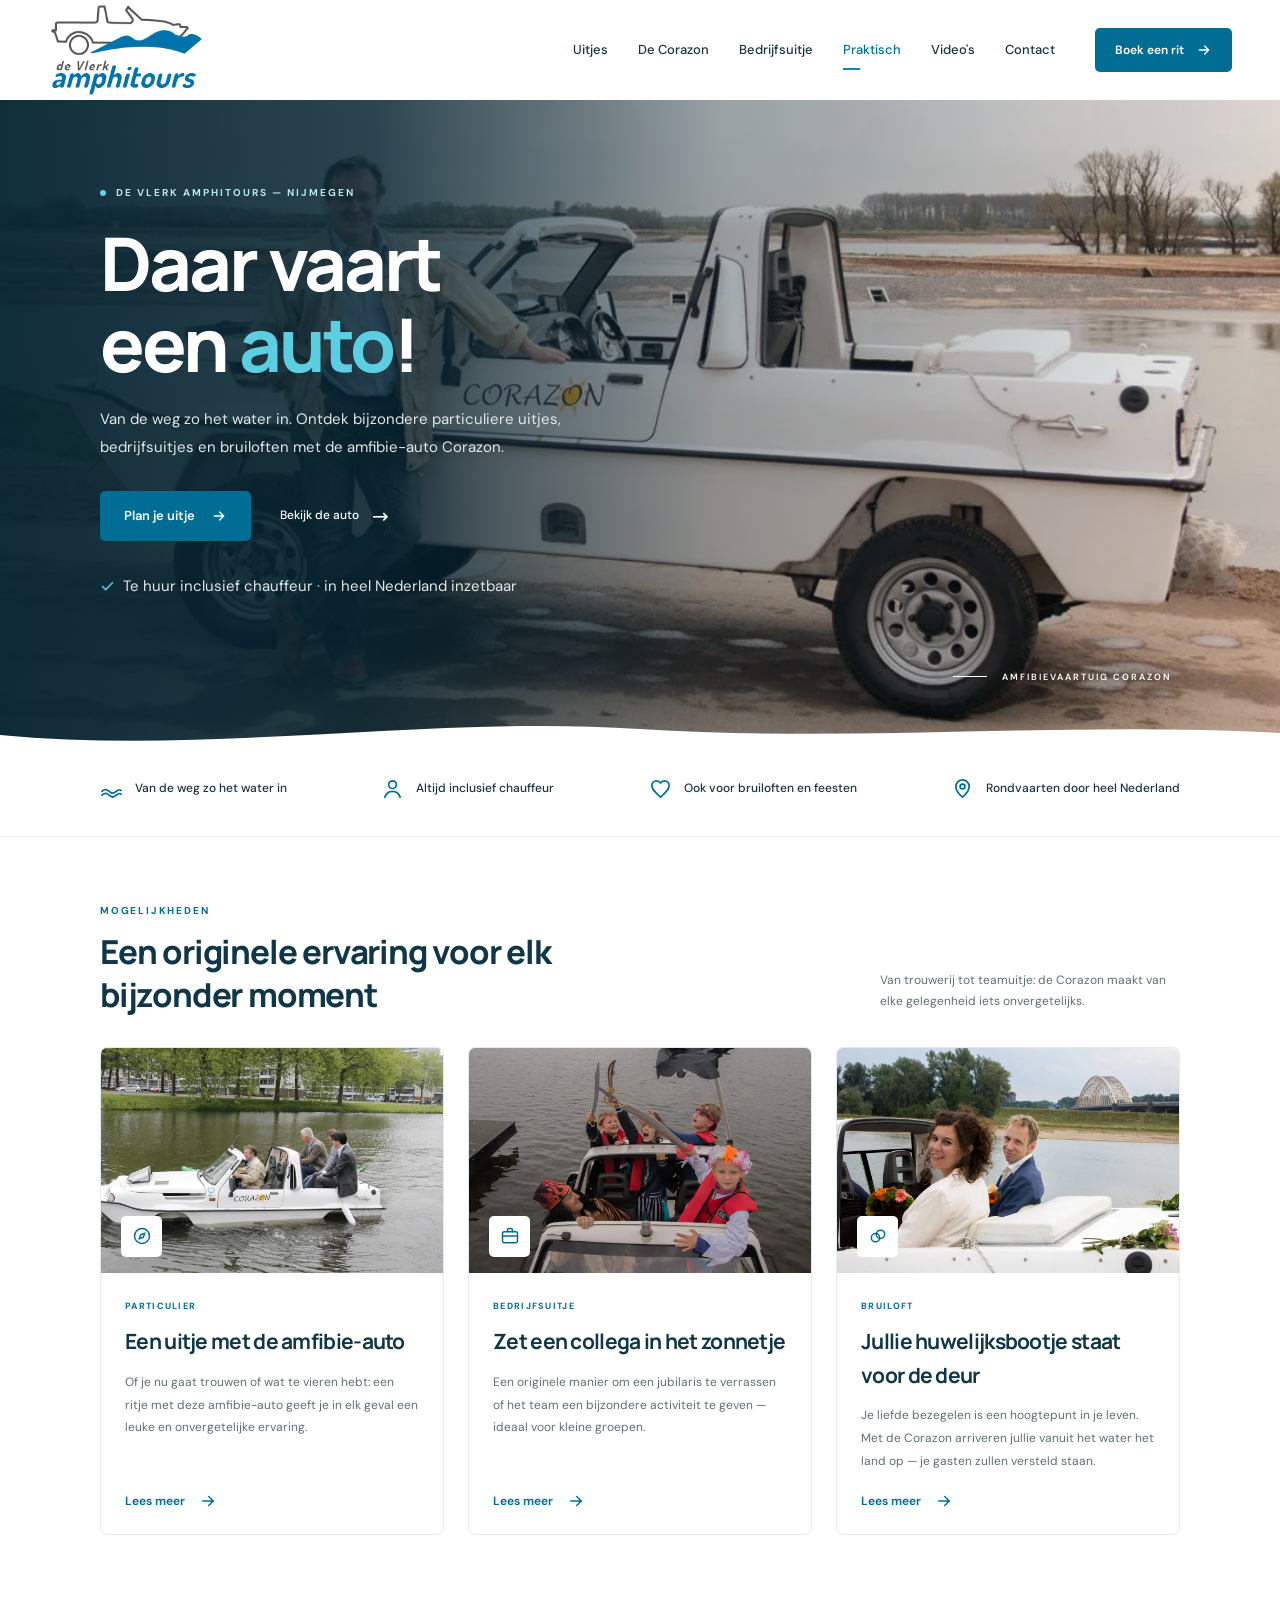
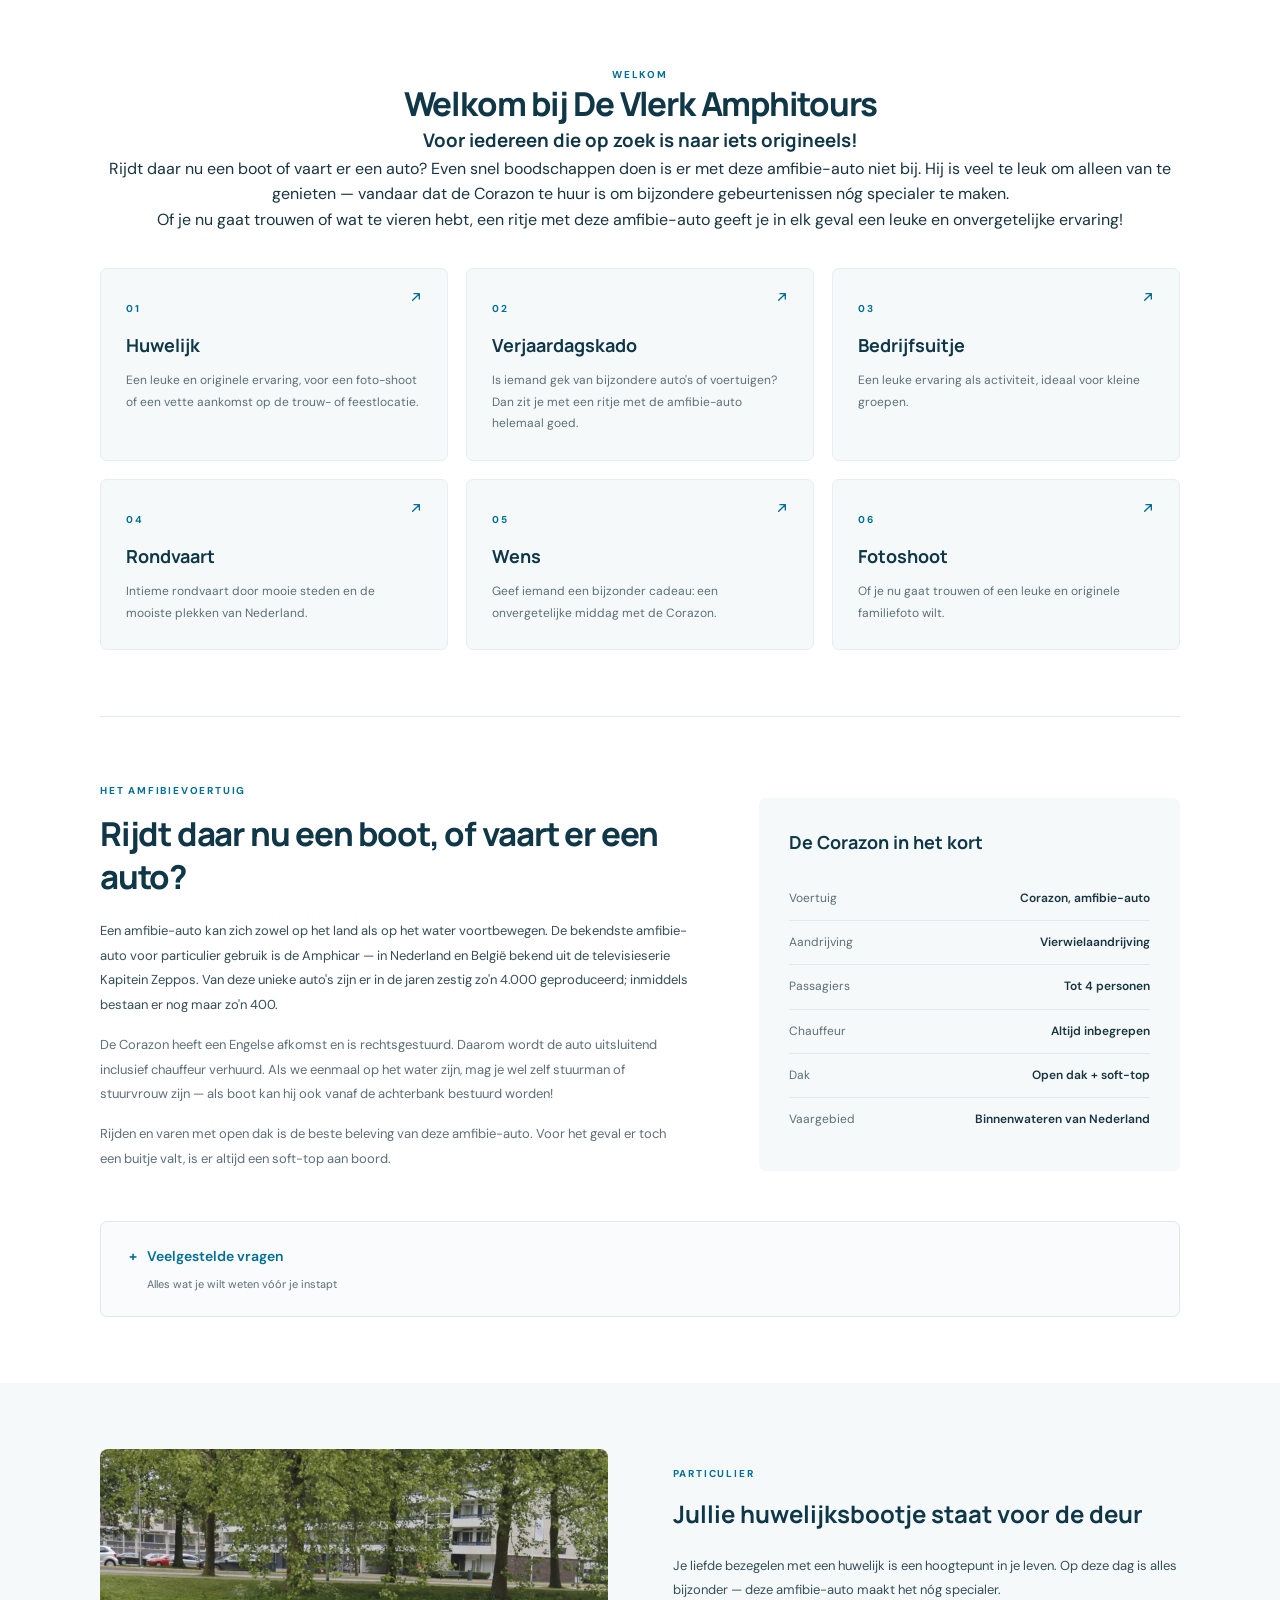
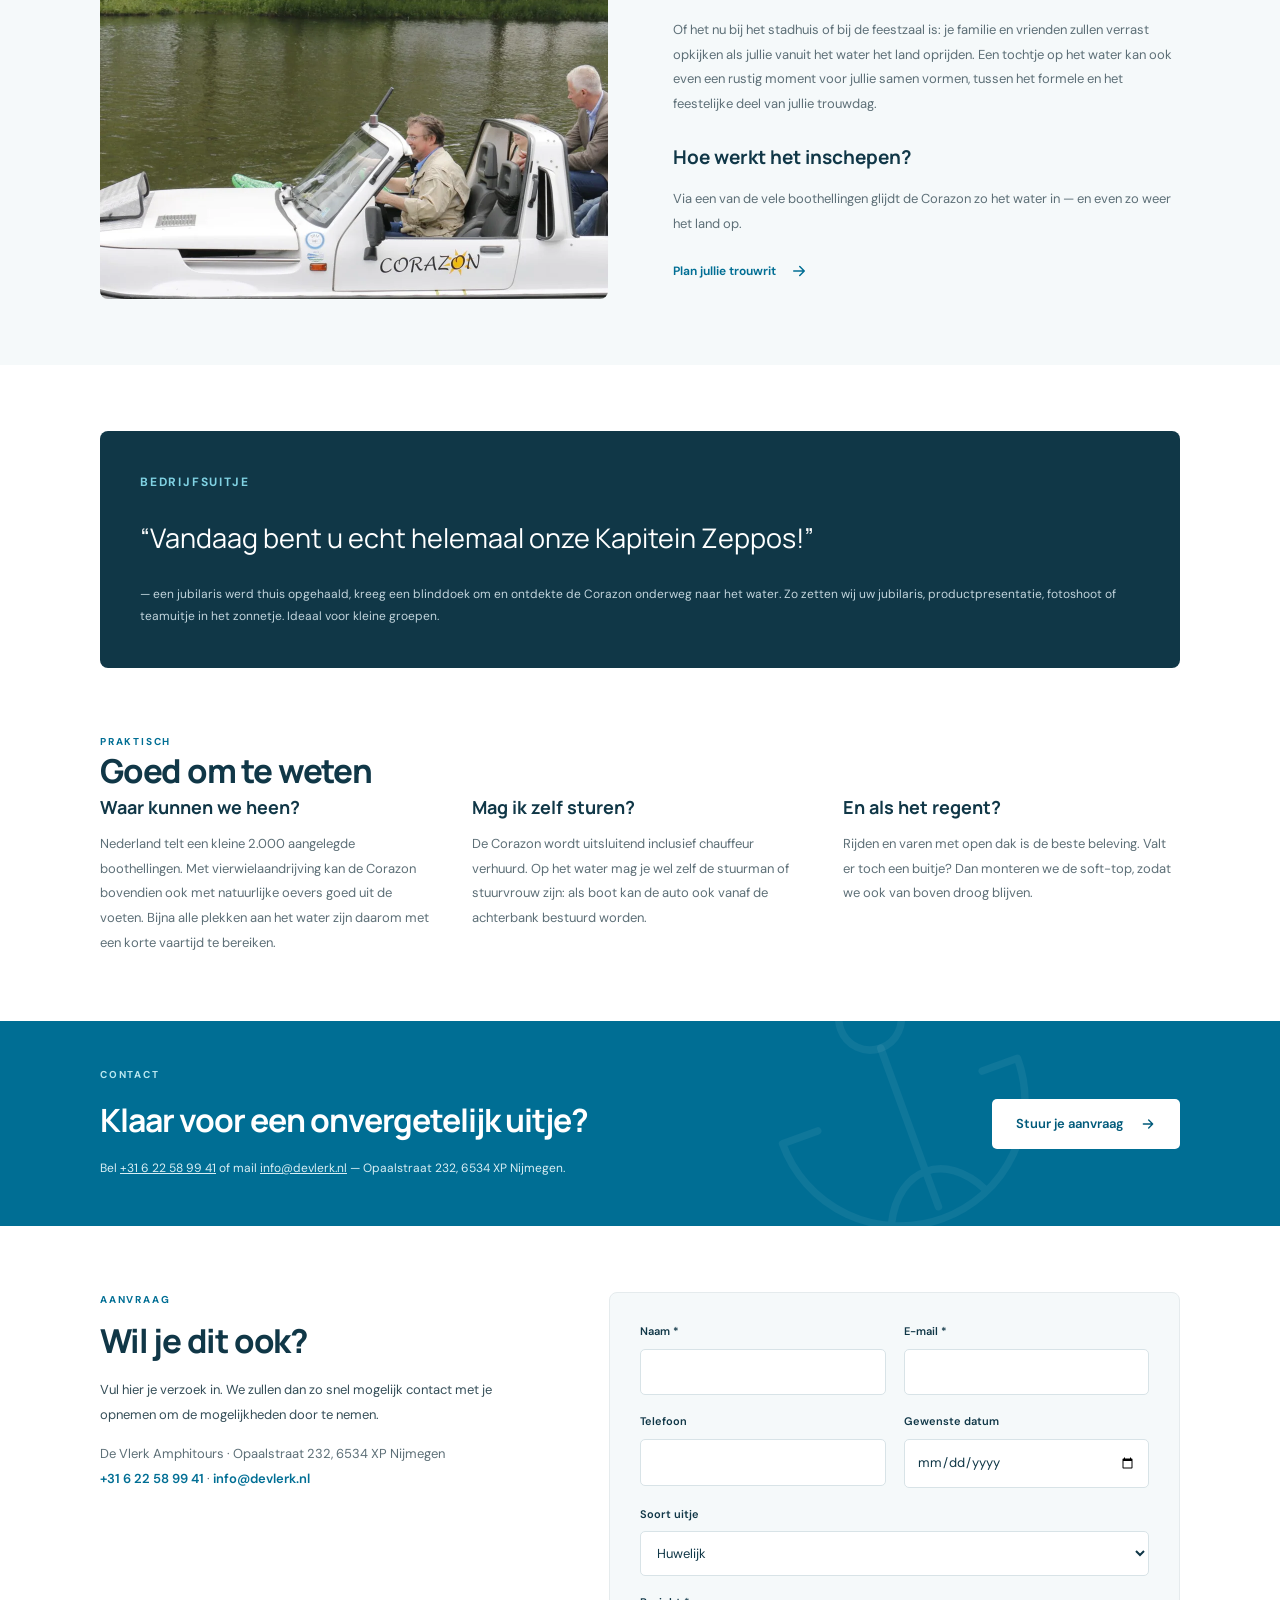
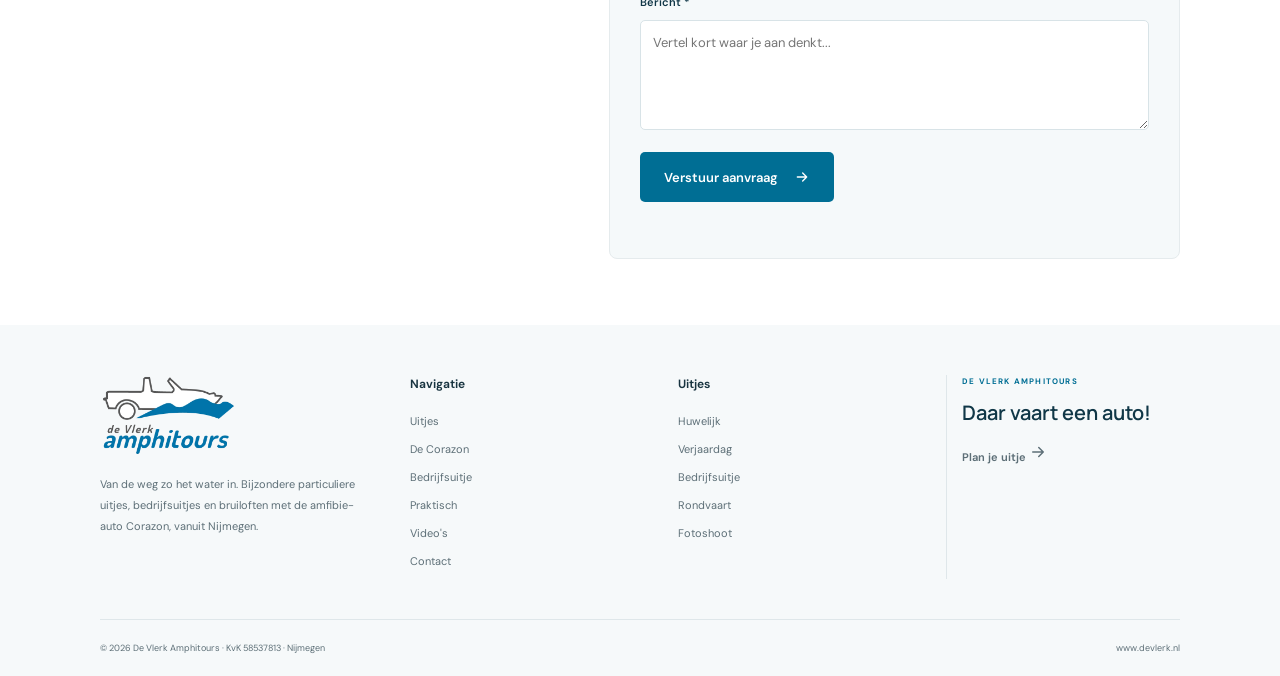
==== commit 637fc29b: "Voeg /media/ videofilterpagina toe ter vervanging van Elfsight video-widget - media/index.html: pagi" ====
--- a/index.html
+++ b/index.html
@@ -65,6 +65,7 @@
         <a href="#corazon">De Corazon</a>
         <a href="#bedrijfsuitje">Bedrijfsuitje</a>
         <a href="#praktisch">Praktisch</a>
+        <a href="media/">Video's</a>
         <a href="#contact">Contact</a>
       </nav>
       <a class="btn header-cta" href="#aanvraag">
@@ -423,6 +424,7 @@
           <a href="#corazon">De Corazon</a>
           <a href="#bedrijfsuitje">Bedrijfsuitje</a>
           <a href="#praktisch">Praktisch</a>
+          <a href="media/">Video's</a>
           <a href="#contact">Contact</a>
         </nav>
         <div class="footer-col">
--- a/css/style.css
+++ b/css/style.css
@@ -741,3 +741,100 @@
   *, *::before, *::after { transition: none !important; animation: none !important; }
   [data-reveal] { opacity: 1; transform: none; }
 }
+
+/* ---------- Media-pagina (video's met filter) ---------- */
+.page-head { padding: 48px 0 26px; }
+.page-head h1 { font-size: clamp(30px, 4.5vw, 44px); letter-spacing: -1.5px; line-height: 1.15; margin: 10px 0 8px; }
+.page-head p { color: var(--muted); font-size: 15px; max-width: 560px; }
+
+.filterbar {
+  position: sticky;
+  top: var(--header-h);
+  z-index: 20;
+  background: rgba(255, 255, 255, 0.96);
+  backdrop-filter: blur(6px);
+  border-bottom: 1px solid var(--line);
+  padding: 12px 0;
+}
+.filterbar__label {
+  font-size: 10px;
+  font-weight: 700;
+  letter-spacing: 1.8px;
+  text-transform: uppercase;
+  color: var(--muted);
+  margin-bottom: 8px;
+}
+.filterbar__chips { display: flex; flex-wrap: wrap; gap: 8px; }
+.chip {
+  border: 1px solid var(--line);
+  background: #fff;
+  color: var(--ink);
+  border-radius: 999px;
+  padding: 7px 14px;
+  font-size: 13px;
+  font-weight: 500;
+  transition: border-color 0.15s var(--ease), background 0.15s var(--ease), color 0.15s var(--ease);
+}
+.chip:hover { border-color: var(--blue); color: var(--blue-deep); }
+.chip[aria-pressed="true"] { background: var(--blue); border-color: var(--blue); color: #fff; }
+.chip__count { opacity: 0.65; font-size: 11px; margin-left: 4px; }
+
+.media-section { padding-top: 34px; }
+.media-grid { display: grid; grid-template-columns: repeat(auto-fill, minmax(250px, 1fr)); gap: 22px; }
+.media-card {
+  border: 1px solid var(--line);
+  border-radius: var(--radius);
+  overflow: hidden;
+  background: #fff;
+  display: flex;
+  flex-direction: column;
+  transition: box-shadow 0.25s var(--ease), transform 0.25s var(--ease);
+}
+.media-card:hover { box-shadow: var(--shadow-card); transform: translateY(-3px); }
+.media-card.is-hidden { display: none; }
+@media (prefers-reduced-motion: no-preference) {
+  .media-card.is-shown { animation: card-in 0.3s var(--ease) both; }
+}
+@keyframes card-in {
+  from { opacity: 0; transform: translateY(8px) scale(0.98); }
+  to { opacity: 1; transform: none; }
+}
+.media-card__frame {
+  position: relative;
+  aspect-ratio: 16 / 9;
+  background: linear-gradient(140deg, var(--blue), var(--blue-deep-dark));
+  overflow: hidden;
+}
+.media-card__img { width: 100%; height: 100%; object-fit: cover; }
+.media-card__play { position: absolute; inset: 0; display: grid; place-items: center; z-index: 2; }
+.media-card__play svg {
+  width: 58px;
+  height: 41px;
+  filter: drop-shadow(0 2px 6px rgba(6, 37, 51, 0.45));
+  transition: transform 0.15s var(--ease);
+}
+.media-card__play:hover svg { transform: scale(1.08); }
+.media-card__frame iframe { position: absolute; inset: 0; width: 100%; height: 100%; border: 0; z-index: 3; }
+.media-card__body { padding: 14px 16px 16px; }
+.media-card__title {
+  font-family: var(--font-display);
+  font-size: 15px;
+  font-weight: 700;
+  letter-spacing: -0.2px;
+  line-height: 1.4;
+  color: var(--navy);
+}
+.media-card__tag {
+  display: inline-block;
+  margin-top: 8px;
+  font-size: 10px;
+  font-weight: 700;
+  text-transform: uppercase;
+  letter-spacing: 1px;
+  color: var(--blue-deep);
+  background: var(--cyan-soft);
+  border-radius: 999px;
+  padding: 3px 10px;
+}
+.grid-empty { display: none; padding: 30px 0 10px; color: var(--muted); font-style: italic; }
+.grid-empty.is-visible { display: block; }
